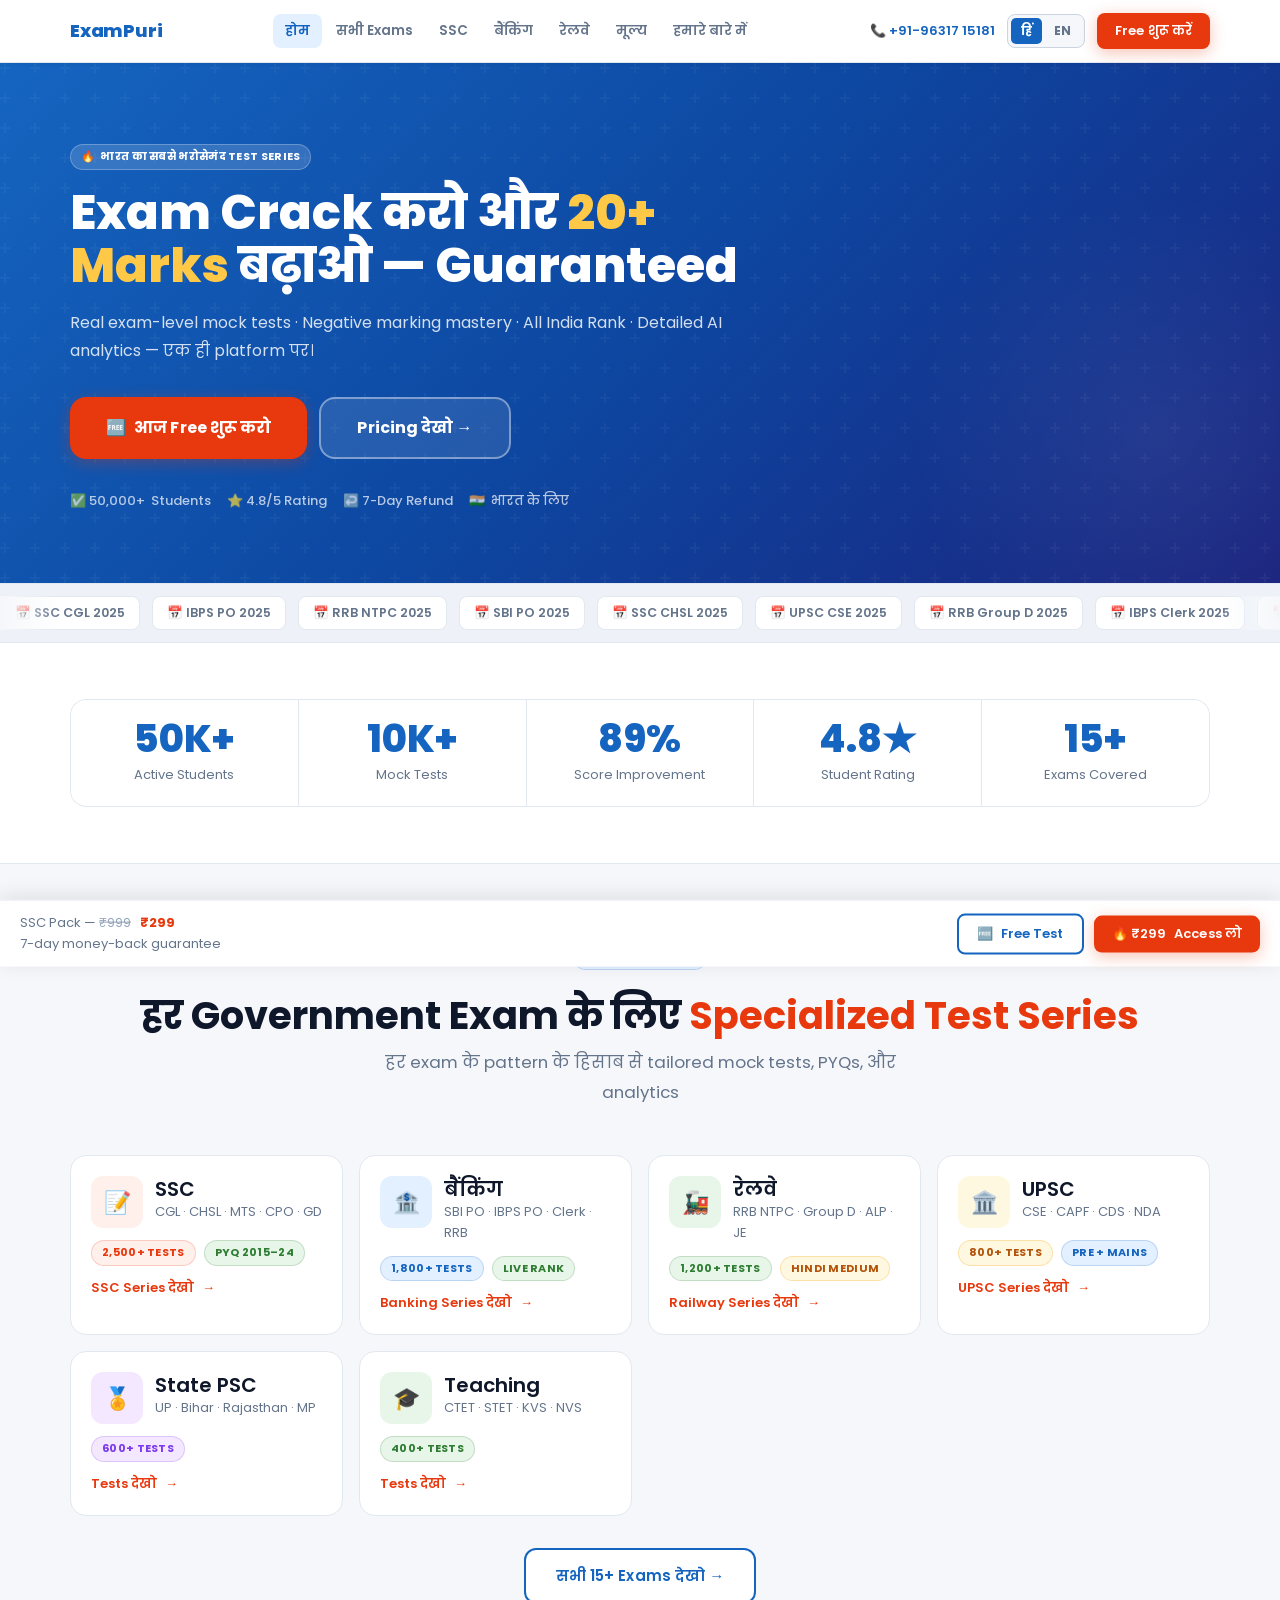
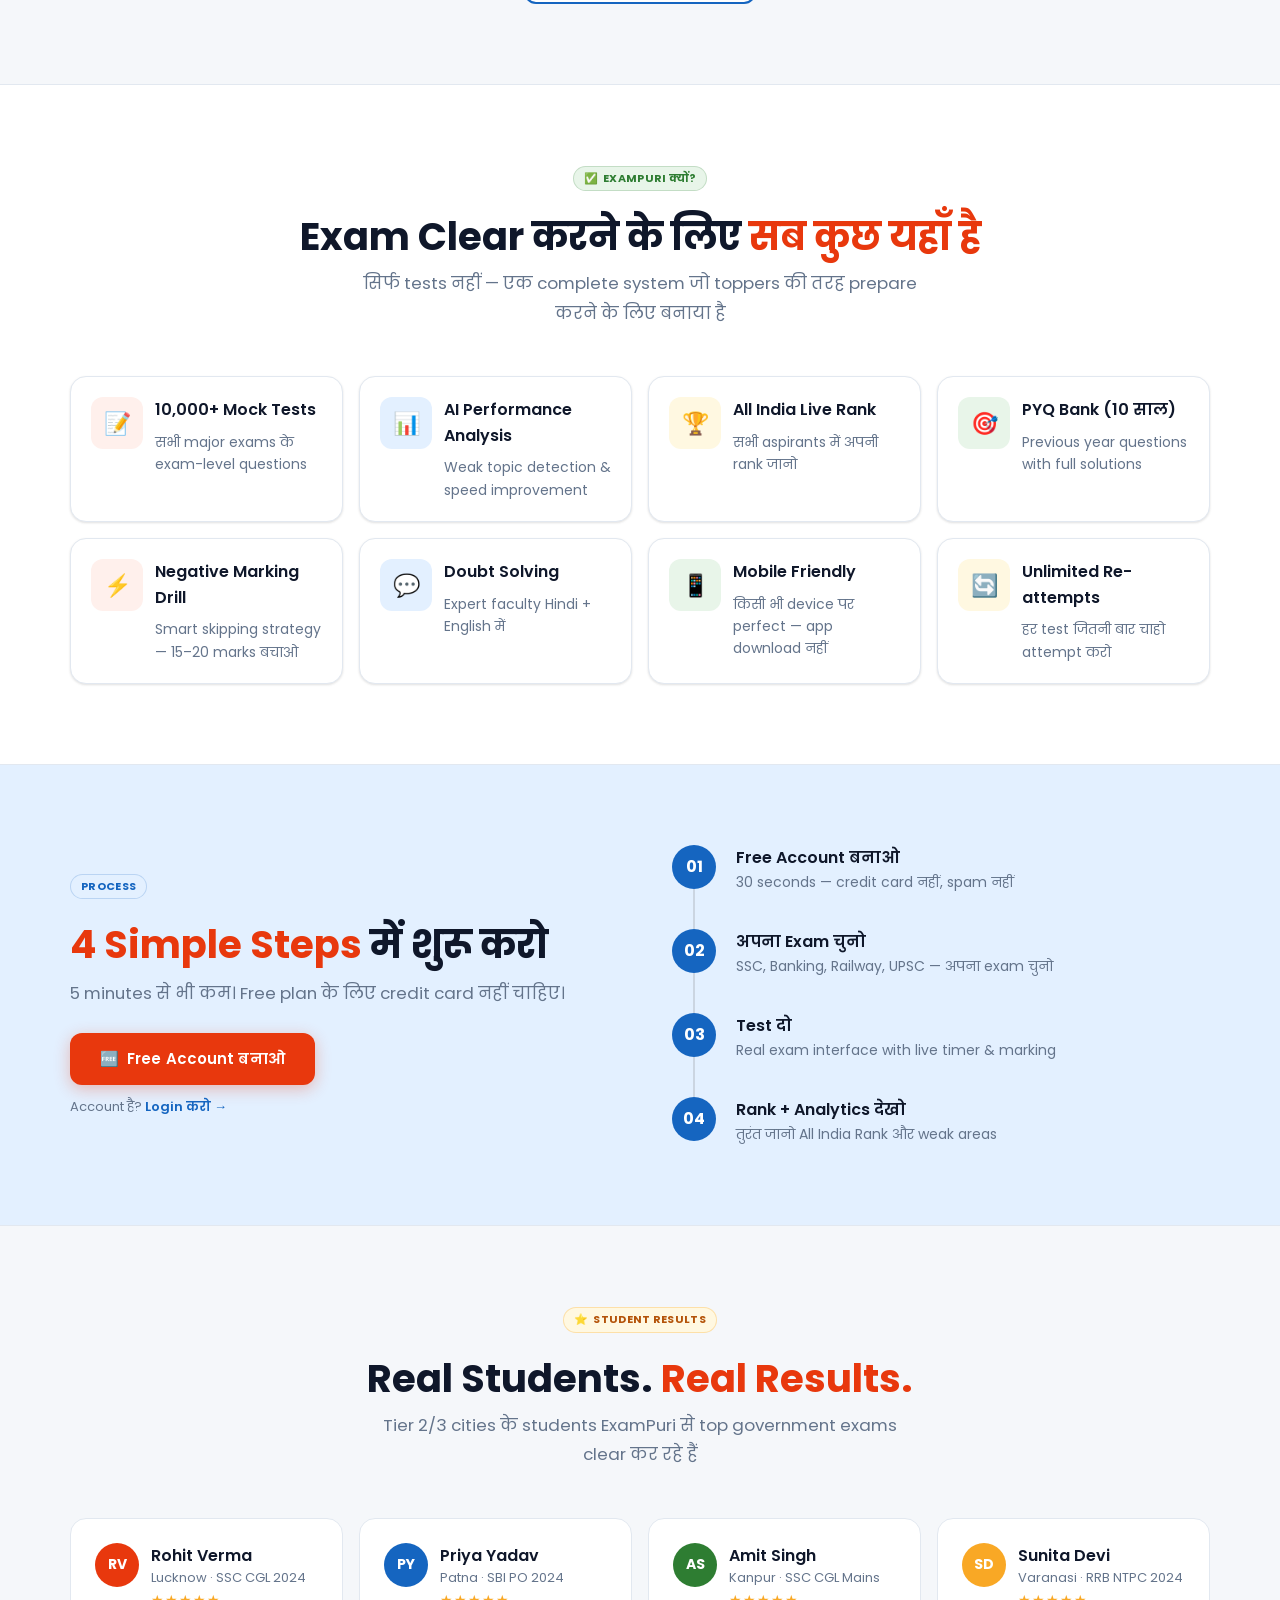
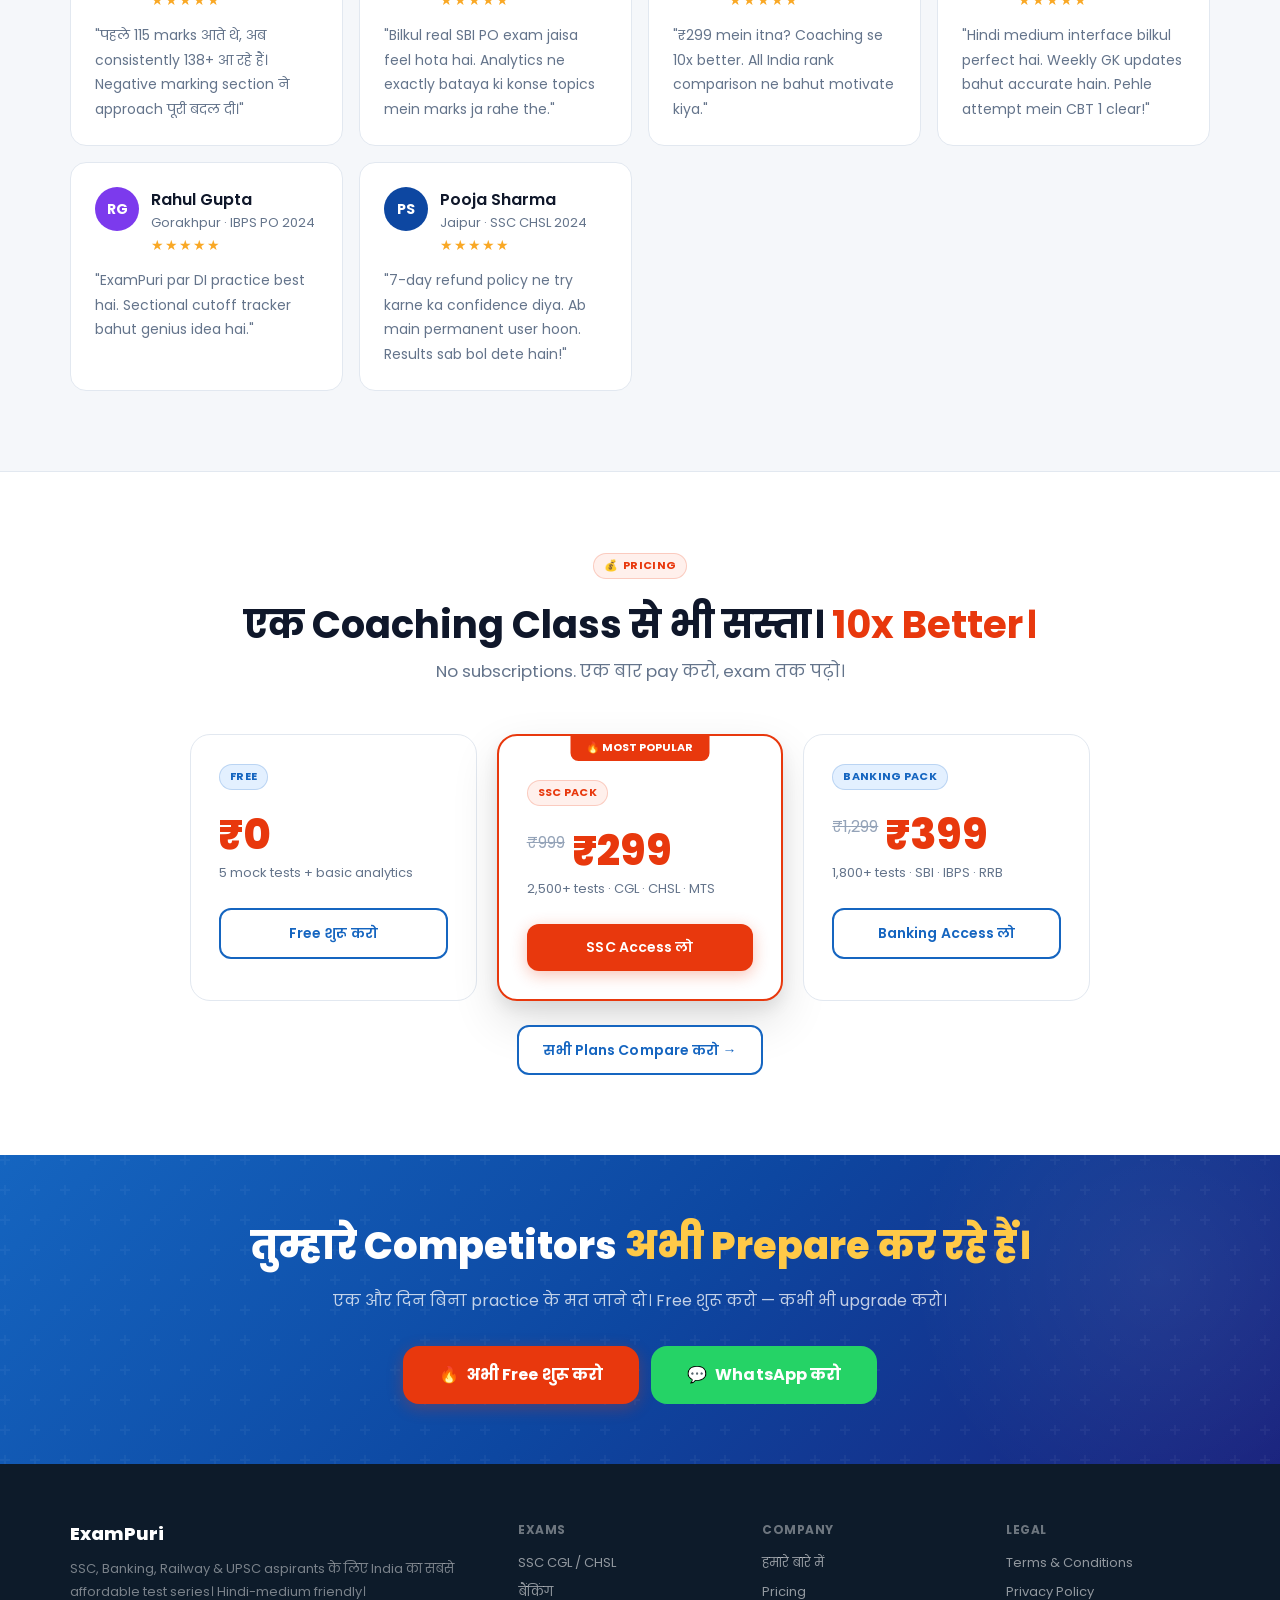
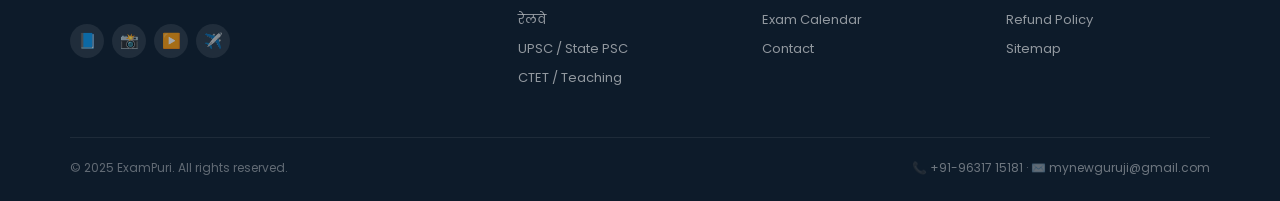
==== pages/index.html @ 5bdbbc07 "inital" ====
<!DOCTYPE html>
<html lang="hi" data-lang="hi">
<head>
  <meta charset="UTF-8"/>
  <meta name="viewport" content="width=device-width,initial-scale=1.0"/>

  <!-- ══ SEO ══ -->
  <title>ExamPuri — India's #1 Free Mock Test Series | SSC, Banking, Railway, UPSC</title>
  <meta name="description" content="Free mock tests for SSC CGL, CHSL, Banking SBI PO, IBPS, Railway RRB NTPC. Get All India Rank, AI analytics, PYQ bank. Join 50,000+ students. Hindi & English."/>
  <meta name="keywords" content="mock test, SSC CGL, SBI PO, IBPS PO, RRB NTPC, free test series, government exam preparation, hindi medium"/>
  <link rel="canonical" href="https://exampuri.in/"/>
  <meta property="og:title" content="ExamPuri — Free Mock Tests for SSC, Banking, Railway"/>
  <meta property="og:description" content="India's most affordable test series. 10,000+ mock tests, AI analytics, All India Rank. Start free today."/>
  <meta property="og:type" content="website"/>
  <meta property="og:url" content="https://exampuri.in/"/>
  <meta name="robots" content="index, follow"/>

  <!-- ══ Analytics (replace IDs) ══ -->
  <!-- <script async src="https://www.googletagmanager.com/gtag/js?id=G-XXXXXXXXXX"></script>
  <script>window.dataLayer=window.dataLayer||[];function gtag(){dataLayer.push(arguments)}gtag('js',new Date());gtag('config','G-XXXXXXXXXX');</script>
  <script>!function(f,b,e,v,n,t,s){if(f.fbq)return;n=f.fbq=function(){n.callMethod?n.callMethod.apply(n,arguments):n.queue.push(arguments)};if(!f._fbq)f._fbq=n;n.push=n;n.loaded=!0;n.version='2.0';n.queue=[];t=b.createElement(e);t.async=!0;t.src=v;s=b.getElementsByTagName(e)[0];s.parentNode.insertBefore(t,s)}(window,document,'script','https://connect.facebook.net/en_US/fbevents.js');fbq('init','XXXXXXXXXXXXXXXX');fbq('track','PageView');</script> -->

  <link rel="stylesheet" href="style.css"/>
  <script src="main.js" defer></script>

  <!-- Schema.org structured data -->
  <script type="application/ld+json">
  {
    "@context": "https://schema.org",
    "@type": "EducationalOrganization",
    "name": "ExamPuri",
    "url": "https://exampuri.in",
    "description": "India's leading online test series platform for government exam preparation",
    "telephone": "+91-9631715181",
    "email": "mynewguruji@gmail.com",
    "sameAs": ["https://prepare.exampuri.in"]
  }
  </script>
</head>
<body>

<!-- ══ NAVBAR ══ -->
<nav id="navbar" role="navigation" aria-label="Main navigation">
  <div class="nav-inner">
    <a href="../index.html" class="nav-logo">
      <img src="https://prepare.exampuri.in/static/media/wl_client_images/66c76db57aaf4247bfd09bf13b0c6aae.jpeg" alt="ExamPuri Logo" width="34" height="34" onerror="this.style.display='none'"/>
      <span class="nav-logo-name">ExamPuri</span>
    </a>

    <div class="nav-links">
      <a href="../index.html"   class="nav-link active"><span class="en">Home</span><span class="hi">होम</span></a>
      <a href="exams.html"   class="nav-link"><span class="en">All Exams</span><span class="hi">सभी Exams</span></a>
      <a href="ssc.html"     class="nav-link">SSC</a>
      <a href="banking.html" class="nav-link"><span class="en">Banking</span><span class="hi">बैंकिंग</span></a>
      <a href="railway.html" class="nav-link"><span class="en">Railway</span><span class="hi">रेलवे</span></a>
      <a href="pricing.html" class="nav-link"><span class="en">Pricing</span><span class="hi">मूल्य</span></a>
      <a href="about.html"   class="nav-link"><span class="en">About</span><span class="hi">हमारे बारे में</span></a>
    </div>

    <div class="flex items-center gap-3" style="margin-left:auto">
      <a href="tel:+919631715181" class="nav-phone hide-mob">📞 +91-96317 15181</a>

      <div class="lang-toggle" role="group" aria-label="Language selector">
        <button class="lang-btn" data-lang="hi" onclick="setLang('hi')" aria-label="हिंदी">हिं</button>
        <button class="lang-btn" data-lang="en" onclick="setLang('en')" aria-label="English">EN</button>
      </div>

      <a href="https://prepare.exampuri.in" target="_blank" rel="noopener"
         class="btn btn-primary btn-sm nav-cta-desk"
         onclick="trackCTA('nav_start_free','prepare.exampuri.in')">
        <span class="en">Start Free</span><span class="hi">Free शुरू करें</span>
      </a>

      <button class="mob-toggle" onclick="toggleMob()" aria-label="Toggle menu" aria-expanded="false">
        <svg width="22" height="22" fill="none" stroke="currentColor" stroke-width="2.2" viewBox="0 0 24 24">
          <line x1="3" y1="6" x2="21" y2="6"/><line x1="3" y1="12" x2="21" y2="12"/><line x1="3" y1="18" x2="21" y2="18"/>
        </svg>
      </button>
    </div>
  </div>

  <!-- Mobile menu -->
  <div id="mob-menu" role="menu">
    <a href="../index.html"   class="mob-nav-item">🏠 <span class="en">Home</span><span class="hi">होम</span></a>
    <a href="exams.html"   class="mob-nav-item">📚 <span class="en">All Exams</span><span class="hi">सभी Exams</span></a>
    <a href="ssc.html"     class="mob-nav-item">📝 SSC CGL / CHSL / MTS</a>
    <a href="banking.html" class="mob-nav-item">🏦 <span class="en">Banking</span><span class="hi">बैंकिंग</span> — SBI / IBPS</a>
    <a href="railway.html" class="mob-nav-item">🚂 <span class="en">Railway</span><span class="hi">रेलवे</span> — RRB NTPC</a>
    <a href="pricing.html" class="mob-nav-item">💰 <span class="en">Pricing</span><span class="hi">मूल्य</span></a>
    <a href="about.html"   class="mob-nav-item">ℹ️ <span class="en">About Us</span><span class="hi">हमारे बारे में</span></a>
    <div class="mob-cta-row">
      <a href="https://prepare.exampuri.in" target="_blank" class="btn btn-primary btn-md w-full"
         onclick="trackCTA('mob_start_free','prepare.exampuri.in')">
        🆓 <span class="en">Start Free Today</span><span class="hi">Free में शुरू करें</span>
      </a>
    </div>
  </div>
</nav>

<!-- ══ HERO ══ -->
<section class="hero-section" aria-label="Hero">
  <div class="container" style="position:relative;z-index:1">
    <div style="max-width:680px">

      <div class="reveal" style="margin-bottom:16px">
        <span class="badge badge-white">
          🔥 <span class="en">India's Most Trusted Test Series</span><span class="hi">भारत का सबसे भरोसेमंद Test Series</span>
        </span>
      </div>

      <h1 class="reveal" style="font-size:clamp(2rem,5vw,3rem);font-weight:800;line-height:1.12;color:#fff;margin-bottom:16px;animation-delay:.05s">
        <span class="en">Crack Your Exam &amp; Score <span style="color:#FFC947">20+ More Marks</span> — Guaranteed</span>
        <span class="hi">Exam Crack करो और <span style="color:#FFC947">20+ Marks</span> बढ़ाओ — Guaranteed</span>
      </h1>

      <p class="reveal lead" style="color:rgba(255,255,255,.82);margin-bottom:32px;font-size:16px;animation-delay:.1s">
        <span class="en">Real exam-level mock tests · Negative marking mastery · All India Rank · Detailed AI analytics — all on one platform.</span>
        <span class="hi">Real exam-level mock tests · Negative marking mastery · All India Rank · Detailed AI analytics — एक ही platform पर।</span>
      </p>

      <div class="reveal flex flex-wrap gap-3" style="margin-bottom:32px;animation-delay:.15s">
        <a href="https://prepare.exampuri.in" target="_blank" rel="noopener"
           class="btn btn-primary btn-xl btn-pulse"
           onclick="trackCTA('hero_free_test','prepare.exampuri.in')">
          🆓 <span class="en">Start Free Today</span><span class="hi">आज Free शुरू करो</span>
        </a>
        <a href="pricing.html"
           class="btn btn-secondary btn-xl"
           style="border-color:rgba(255,255,255,.4);background:rgba(255,255,255,.1);color:#fff">
          <span class="en">View Pricing →</span><span class="hi">Pricing देखो →</span>
        </a>
      </div>

      <!-- Trust row -->
      <div class="reveal flex flex-wrap gap-4" style="animation-delay:.2s">
        <span class="trust-pill" style="color:rgba(255,255,255,.7)">✅ 50,000+ <span class="en">Students</span><span class="hi">Students</span></span>
        <span class="trust-pill" style="color:rgba(255,255,255,.7)">⭐ 4.8/5 Rating</span>
        <span class="trust-pill" style="color:rgba(255,255,255,.7)">↩️ 7-Day Refund</span>
        <span class="trust-pill" style="color:rgba(255,255,255,.7)">🇮🇳 <span class="en">Made for India</span><span class="hi">भारत के लिए</span></span>
      </div>
    </div>
  </div>
</section>

<!-- ══ MARQUEE ══ -->
<div style="background:var(--bg2);border-top:1px solid var(--border);border-bottom:1px solid var(--border);padding:12px 0">
  <div class="marquee-outer">
    <div class="marquee-track" id="marquee-track"></div>
  </div>
</div>

<!-- ══ STATS ══ -->
<section class="section-white section-sm" aria-label="Statistics">
  <div class="container">
    <div style="display:grid;grid-template-columns:repeat(auto-fit,minmax(140px,1fr));gap:1px;background:var(--border);border:1px solid var(--border);border-radius:var(--r-lg);overflow:hidden">
      <div class="stat-box reveal bg-white"><div class="stat-num">50K+</div><div class="stat-label"><span class="en">Active Students</span><span class="hi">Active Students</span></div></div>
      <div class="stat-box reveal bg-white" style="animation-delay:.07s"><div class="stat-num">10K+</div><div class="stat-label"><span class="en">Mock Tests</span><span class="hi">Mock Tests</span></div></div>
      <div class="stat-box reveal bg-white" style="animation-delay:.14s"><div class="stat-num">89%</div><div class="stat-label"><span class="en">Score Improvement</span><span class="hi">Score Improvement</span></div></div>
      <div class="stat-box reveal bg-white" style="animation-delay:.21s"><div class="stat-num">4.8★</div><div class="stat-label"><span class="en">Student Rating</span><span class="hi">Student Rating</span></div></div>
      <div class="stat-box reveal bg-white" style="animation-delay:.28s"><div class="stat-num">15+</div><div class="stat-label"><span class="en">Exams Covered</span><span class="hi">Exams Covered</span></div></div>
    </div>
  </div>
</section>

<div class="divider"></div>

<!-- ══ EXAM CARDS ══ -->
<section class="section section-grey" aria-label="Choose your exam">
  <div class="container">
    <div class="section-header">
      <span class="badge badge-blue reveal">📚 <span class="en">Choose Your Exam</span><span class="hi">अपना Exam चुनो</span></span>
      <h2 class="h1 reveal mt-3">
        <span class="en">Specialized Test Series for <span class="text-accent">Every Government Exam</span></span>
        <span class="hi">हर Government Exam के लिए <span class="text-accent">Specialized Test Series</span></span>
      </h2>
      <p class="lead reveal mt-3">
        <span class="en">Exam-specific mock tests, PYQs, and analytics tailored for each exam pattern</span>
        <span class="hi">हर exam के pattern के हिसाब से tailored mock tests, PYQs, और analytics</span>
      </p>
    </div>

    <div class="grid-auto">

      <a href="ssc.html" class="exam-card reveal">
        <div class="flex items-start gap-3 mb-3">
          <div class="feat-icon feat-icon-accent">📝</div>
          <div>
            <div class="h3">SSC</div>
            <div class="text-muted fs-13">CGL · CHSL · MTS · CPO · GD</div>
          </div>
        </div>
        <div class="flex flex-wrap gap-2 mb-3">
          <span class="badge badge-accent">2,500+ Tests</span>
          <span class="badge badge-green">PYQ 2015–24</span>
        </div>
        <div class="flex items-center gap-2 text-accent fw-6 fs-13">
          <span class="en">Explore SSC Series</span><span class="hi">SSC Series देखो</span>
          <span>→</span>
        </div>
      </a>

      <a href="banking.html" class="exam-card reveal" style="animation-delay:.06s">
        <div class="flex items-start gap-3 mb-3">
          <div class="feat-icon feat-icon-blue">🏦</div>
          <div>
            <div class="h3"><span class="en">Banking</span><span class="hi">बैंकिंग</span></div>
            <div class="text-muted fs-13">SBI PO · IBPS PO · Clerk · RRB</div>
          </div>
        </div>
        <div class="flex flex-wrap gap-2 mb-3">
          <span class="badge badge-blue">1,800+ Tests</span>
          <span class="badge badge-green">Live Rank</span>
        </div>
        <div class="flex items-center gap-2 text-accent fw-6 fs-13">
          <span class="en">Explore Banking</span><span class="hi">Banking Series देखो</span>
          <span>→</span>
        </div>
      </a>

      <a href="railway.html" class="exam-card reveal" style="animation-delay:.12s">
        <div class="flex items-start gap-3 mb-3">
          <div class="feat-icon feat-icon-green">🚂</div>
          <div>
            <div class="h3"><span class="en">Railway</span><span class="hi">रेलवे</span></div>
            <div class="text-muted fs-13">RRB NTPC · Group D · ALP · JE</div>
          </div>
        </div>
        <div class="flex flex-wrap gap-2 mb-3">
          <span class="badge badge-green">1,200+ Tests</span>
          <span class="badge badge-gold">Hindi Medium</span>
        </div>
        <div class="flex items-center gap-2 text-accent fw-6 fs-13">
          <span class="en">Explore Railway</span><span class="hi">Railway Series देखो</span>
          <span>→</span>
        </div>
      </a>

      <a href="exams.html" class="exam-card reveal" style="animation-delay:.18s">
        <div class="flex items-start gap-3 mb-3">
          <div class="feat-icon feat-icon-gold">🏛️</div>
          <div>
            <div class="h3">UPSC</div>
            <div class="text-muted fs-13">CSE · CAPF · CDS · NDA</div>
          </div>
        </div>
        <div class="flex flex-wrap gap-2 mb-3">
          <span class="badge badge-gold">800+ Tests</span>
          <span class="badge badge-blue">Pre + Mains</span>
        </div>
        <div class="flex items-center gap-2 text-accent fw-6 fs-13">
          <span class="en">Explore UPSC</span><span class="hi">UPSC Series देखो</span>
          <span>→</span>
        </div>
      </a>

      <a href="exams.html" class="exam-card reveal" style="animation-delay:.24s">
        <div class="flex items-start gap-3 mb-3">
          <div class="feat-icon" style="background:#F3E8FF">🏅</div>
          <div>
            <div class="h3">State PSC</div>
            <div class="text-muted fs-13">UP · Bihar · Rajasthan · MP</div>
          </div>
        </div>
        <div class="flex flex-wrap gap-2 mb-3">
          <span class="badge" style="background:#F3E8FF;color:#7C3AED;border:1px solid rgba(124,58,237,.2)">600+ Tests</span>
        </div>
        <div class="flex items-center gap-2 text-accent fw-6 fs-13">
          <span class="en">View Tests</span><span class="hi">Tests देखो</span>
          <span>→</span>
        </div>
      </a>

      <a href="exams.html" class="exam-card reveal" style="animation-delay:.3s">
        <div class="flex items-start gap-3 mb-3">
          <div class="feat-icon feat-icon-green">🎓</div>
          <div>
            <div class="h3"><span class="en">Teaching</span><span class="hi">Teaching</span></div>
            <div class="text-muted fs-13">CTET · STET · KVS · NVS</div>
          </div>
        </div>
        <div class="flex flex-wrap gap-2 mb-3">
          <span class="badge badge-green">400+ Tests</span>
        </div>
        <div class="flex items-center gap-2 text-accent fw-6 fs-13">
          <span class="en">View Tests</span><span class="hi">Tests देखो</span>
          <span>→</span>
        </div>
      </a>

    </div>

    <div class="text-center mt-8 reveal">
      <a href="exams.html" class="btn btn-secondary btn-lg">
        <span class="en">View All 15+ Exams →</span><span class="hi">सभी 15+ Exams देखो →</span>
      </a>
    </div>
  </div>
</section>

<div class="divider"></div>

<!-- ══ FEATURES ══ -->
<section class="section section-white" aria-label="Why ExamPuri">
  <div class="container">
    <div class="section-header">
      <span class="badge badge-green reveal">✅ <span class="en">Why ExamPuri?</span><span class="hi">ExamPuri क्यों?</span></span>
      <h2 class="h1 reveal mt-3">
        <span class="en">Everything You Need to <span class="text-accent">Clear the Exam</span></span>
        <span class="hi">Exam Clear करने के लिए <span class="text-accent">सब कुछ यहाँ है</span></span>
      </h2>
      <p class="lead reveal mt-3">
        <span class="en">Not just tests — a complete system designed around how toppers actually prepare</span>
        <span class="hi">सिर्फ tests नहीं — एक complete system जो toppers की तरह prepare करने के लिए बनाया है</span>
      </p>
    </div>

    <div class="grid-auto" id="features-grid">
      <!-- Rendered by JS -->
    </div>
  </div>
</section>

<div class="divider"></div>

<!-- ══ HOW IT WORKS ══ -->
<section class="section section-blue" aria-label="How it works">
  <div class="container">
    <div style="display:grid;grid-template-columns:1fr 1fr;gap:64px;align-items:center">
      <div class="reveal-l">
        <span class="badge badge-blue mb-3"><span class="en">Process</span><span class="hi">Process</span></span>
        <h2 class="h1 mt-3 mb-3">
          <span class="en">Start in <span class="text-accent">4 Simple Steps</span></span>
          <span class="hi"><span class="text-accent">4 Simple Steps</span> में शुरू करो</span>
        </h2>
        <p class="lead mb-6">
          <span class="en">Takes less than 5 minutes. No credit card needed for free plan.</span>
          <span class="hi">5 minutes से भी कम। Free plan के लिए credit card नहीं चाहिए।</span>
        </p>
        <div class="flex flex-col gap-3">
          <a href="https://prepare.exampuri.in" target="_blank" rel="noopener"
             class="btn btn-primary btn-lg" style="align-self:flex-start"
             onclick="trackCTA('hiw_create_account','prepare.exampuri.in')">
            🆓 <span class="en">Create Free Account</span><span class="hi">Free Account बनाओ</span>
          </a>
          <p class="fs-13 text-muted"><span class="en">Already have an account?</span><span class="hi">Account है?</span>
            <a href="https://prepare.exampuri.in" target="_blank" class="text-blue fw-6"> <span class="en">Login here →</span><span class="hi">Login करो →</span></a>
          </p>
        </div>
      </div>
      <div class="reveal-r" id="steps-list"></div>
    </div>
  </div>
</section>

<div class="divider"></div>

<!-- ══ TESTIMONIALS ══ -->
<section class="section section-grey" aria-label="Student testimonials">
  <div class="container">
    <div class="section-header">
      <span class="badge badge-gold reveal">⭐ <span class="en">Student Results</span><span class="hi">Student Results</span></span>
      <h2 class="h1 reveal mt-3">
        <span class="en">Real Students. <span class="text-accent">Real Results.</span></span>
        <span class="hi">Real Students. <span class="text-accent">Real Results.</span></span>
      </h2>
      <p class="lead reveal mt-3">
        <span class="en">Students from Tier 2/3 cities clearing top government exams with ExamPuri</span>
        <span class="hi">Tier 2/3 cities के students ExamPuri से top government exams clear कर रहे हैं</span>
      </p>
    </div>
    <div class="grid-auto" id="testimonials-grid"></div>
  </div>
</section>

<div class="divider"></div>

<!-- ══ PRICING PREVIEW ══ -->
<section class="section section-white" aria-label="Pricing preview">
  <div class="container">
    <div class="section-header">
      <span class="badge badge-accent reveal">💰 <span class="en">Pricing</span><span class="hi">Pricing</span></span>
      <h2 class="h1 reveal mt-3">
        <span class="en">Less Than One Coaching Class. <span class="text-accent">10x Better.</span></span>
        <span class="hi">एक Coaching Class से भी सस्ता। <span class="text-accent">10x Better।</span></span>
      </h2>
      <p class="lead reveal mt-3">
        <span class="en">No subscriptions. Pay once, study till your exam.</span>
        <span class="hi">No subscriptions. एक बार pay करो, exam तक पढ़ो।</span>
      </p>
    </div>

    <div style="display:grid;grid-template-columns:repeat(auto-fit,minmax(250px,1fr));gap:20px;max-width:900px;margin:0 auto" id="pricing-preview"></div>

    <div class="text-center mt-6 reveal">
      <a href="pricing.html" class="btn btn-secondary btn-md">
        <span class="en">Compare All Plans →</span><span class="hi">सभी Plans Compare करो →</span>
      </a>
    </div>
  </div>
</section>

<!-- ══ FINAL CTA BANNER ══ -->
<section class="hero-section" style="padding:60px 20px;text-align:center">
  <div class="container reveal" style="position:relative;z-index:1">
    <h2 style="font-size:clamp(1.6rem,4vw,2.4rem);font-weight:800;color:#fff;margin-bottom:12px">
      <span class="en">Your Competitors Are <span style="color:#FFC947">Already Preparing.</span></span>
      <span class="hi">तुम्हारे Competitors <span style="color:#FFC947">अभी Prepare कर रहे हैं।</span></span>
    </h2>
    <p style="color:rgba(255,255,255,.75);font-size:16px;margin-bottom:32px">
      <span class="en">Don't let another day pass without practice. Start free — upgrade anytime.</span>
      <span class="hi">एक और दिन बिना practice के मत जाने दो। Free शुरू करो — कभी भी upgrade करो।</span>
    </p>
    <div class="flex justify-center flex-wrap gap-3">
      <a href="https://prepare.exampuri.in" target="_blank" rel="noopener"
         class="btn btn-primary btn-xl btn-pulse"
         onclick="trackCTA('footer_cta_free','prepare.exampuri.in')">
        🔥 <span class="en">Start Free — Right Now</span><span class="hi">अभी Free शुरू करो</span>
      </a>
      <a href="https://wa.me/919631715181" target="_blank" rel="noopener"
         class="btn btn-wa btn-xl">
        💬 <span class="en">WhatsApp Us</span><span class="hi">WhatsApp करो</span>
      </a>
    </div>
  </div>
</section>

<!-- ══ FOOTER ══ -->
<footer>
  <div class="footer-inner">
    <div style="display:grid;grid-template-columns:2fr 1fr 1fr 1fr;gap:40px;margin-bottom:0" class="grid-4">
      <div>
        <div class="footer-brand">ExamPuri</div>
        <p style="color:rgba(255,255,255,.45);font-size:13px;line-height:1.75;margin-bottom:20px">
          <span class="en">India's most affordable test series for SSC, Banking, Railway &amp; UPSC aspirants. Hindi-medium friendly.</span>
          <span class="hi">SSC, Banking, Railway &amp; UPSC aspirants के लिए India का सबसे affordable test series। Hindi-medium friendly।</span>
        </p>
        <div class="flex gap-2">
          <a href="#" class="social-icon" aria-label="Facebook">📘</a>
          <a href="#" class="social-icon" aria-label="Instagram">📸</a>
          <a href="#" class="social-icon" aria-label="YouTube">▶️</a>
          <a href="#" class="social-icon" aria-label="Telegram">✈️</a>
        </div>
      </div>
      <div>
        <div class="footer-heading"><span class="en">Exams</span><span class="hi">Exams</span></div>
        <a href="ssc.html"     class="footer-link">SSC CGL / CHSL</a>
        <a href="banking.html" class="footer-link"><span class="en">Banking</span><span class="hi">बैंकिंग</span></a>
        <a href="railway.html" class="footer-link"><span class="en">Railway</span><span class="hi">रेलवे</span></a>
        <a href="exams.html"   class="footer-link">UPSC / State PSC</a>
        <a href="exams.html"   class="footer-link">CTET / Teaching</a>
      </div>
      <div>
        <div class="footer-heading"><span class="en">Company</span><span class="hi">Company</span></div>
        <a href="about.html"                                  class="footer-link"><span class="en">About Us</span><span class="hi">हमारे बारे में</span></a>
        <a href="pricing.html"                                class="footer-link"><span class="en">Pricing</span><span class="hi">Pricing</span></a>
        <a href="https://prepare.exampuri.in/exam_calendar"   target="_blank" class="footer-link"><span class="en">Exam Calendar</span><span class="hi">Exam Calendar</span></a>
        <a href="about.html#contact"                          class="footer-link"><span class="en">Contact</span><span class="hi">Contact</span></a>
      </div>
      <div>
        <div class="footer-heading"><span class="en">Legal</span><span class="hi">Legal</span></div>
        <a href="https://prepare.exampuri.in" target="_blank" class="footer-link"><span class="en">Terms &amp; Conditions</span><span class="hi">Terms &amp; Conditions</span></a>
        <a href="https://prepare.exampuri.in" target="_blank" class="footer-link"><span class="en">Privacy Policy</span><span class="hi">Privacy Policy</span></a>
        <a href="https://prepare.exampuri.in" target="_blank" class="footer-link"><span class="en">Refund Policy</span><span class="hi">Refund Policy</span></a>
        <a href="https://prepare.exampuri.in" target="_blank" class="footer-link">Sitemap</a>
      </div>
    </div>
    <div class="footer-bottom flex justify-between flex-wrap gap-3">
      <span>© 2025 ExamPuri. <span class="en">All rights reserved.</span><span class="hi">All rights reserved.</span></span>
      <span>📞 <a href="tel:+919631715181" style="color:rgba(255,255,255,.4)">+91-96317 15181</a> · ✉️ <a href="mailto:mynewguruji@gmail.com" style="color:rgba(255,255,255,.4)">mynewguruji@gmail.com</a></span>
    </div>
  </div>
</footer>

<!-- ══ STICKY CTA ══ -->
<div id="sticky-cta" role="complementary" aria-label="Quick actions">
  <div style="flex:1;min-width:0">
    <div class="fs-13 text-muted">
      <span class="en">SSC Pack — </span><span class="hi">SSC Pack — </span>
      <span class="price-old" style="font-size:12px">₹999</span>
      <strong style="color:var(--accent);margin-left:6px">₹299</strong>
    </div>
    <div class="fs-13 text-muted"><span class="en">7-day money-back guarantee</span><span class="hi">7-day money-back guarantee</span></div>
  </div>
  <a href="https://prepare.exampuri.in" target="_blank" rel="noopener"
     class="btn btn-secondary btn-sm"
     onclick="trackCTA('sticky_free','prepare.exampuri.in')">
    🆓 <span class="en">Free Test</span><span class="hi">Free Test</span>
  </a>
  <a href="https://prepare.exampuri.in" target="_blank" rel="noopener"
     class="btn btn-primary btn-sm btn-pulse"
     onclick="trackCTA('sticky_buy','prepare.exampuri.in')">
    🔥 ₹299 <span class="en">Get Access</span><span class="hi">Access लो</span>
  </a>
</div>

<!-- ══ PAGE SCRIPTS ══ -->
<script>
const FEATURES_DATA = [
  {icon:'📝',label:{en:'10,000+ Mock Tests',hi:'10,000+ Mock Tests'},sub:{en:'Exam-level questions across all major exams',hi:'सभी major exams के exam-level questions'},bg:'feat-icon-accent'},
  {icon:'📊',label:{en:'AI Performance Analysis',hi:'AI Performance Analysis'},sub:{en:'Weak topic detection & speed improvement',hi:'Weak topic detection & speed improvement'},bg:'feat-icon-blue'},
  {icon:'🏆',label:{en:'All India Live Rank',hi:'All India Live Rank'},sub:{en:'Know your rank among all aspirants nationwide',hi:'सभी aspirants में अपनी rank जानो'},bg:'feat-icon-gold'},
  {icon:'🎯',label:{en:'PYQ Bank (10 Years)',hi:'PYQ Bank (10 साल)'},sub:{en:'Previous year questions with full solutions',hi:'Previous year questions with full solutions'},bg:'feat-icon-green'},
  {icon:'⚡',label:{en:'Negative Marking Drill',hi:'Negative Marking Drill'},sub:{en:'Smart skipping strategy — save 15–20 marks',hi:'Smart skipping strategy — 15–20 marks बचाओ'},bg:'feat-icon-accent'},
  {icon:'💬',label:{en:'Doubt Solving',hi:'Doubt Solving'},sub:{en:'Expert faculty in Hindi + English',hi:'Expert faculty Hindi + English में'},bg:'feat-icon-blue'},
  {icon:'📱',label:{en:'Mobile Friendly',hi:'Mobile Friendly'},sub:{en:'Perfect on any device — no app download needed',hi:'किसी भी device पर perfect — app download नहीं'},bg:'feat-icon-green'},
  {icon:'🔄',label:{en:'Unlimited Re-attempts',hi:'Unlimited Re-attempts'},sub:{en:'Attempt each test as many times as needed',hi:'हर test जितनी बार चाहो attempt करो'},bg:'feat-icon-gold'},
];

const STEPS_DATA = [
  {n:'01',t:{en:'Create Free Account',hi:'Free Account बनाओ'},d:{en:'30 seconds — no credit card, no spam',hi:'30 seconds — credit card नहीं, spam नहीं'}},
  {n:'02',t:{en:'Choose Your Exam',hi:'अपना Exam चुनो'},d:{en:'SSC, Banking, Railway, UPSC — pick yours',hi:'SSC, Banking, Railway, UPSC — अपना exam चुनो'}},
  {n:'03',t:{en:'Take the Test',hi:'Test दो'},d:{en:'Real exam interface with live timer & marking',hi:'Real exam interface with live timer & marking'}},
  {n:'04',t:{en:'See Rank + Analytics',hi:'Rank + Analytics देखो'},d:{en:'Instantly know your All India Rank and weak areas',hi:'तुरंत जानो All India Rank और weak areas'}},
];

const TESTIMONIALS_DATA = [
  {name:'Rohit Verma',city:'Lucknow',exam:'SSC CGL 2024',t:{en:'Used to score 115, now consistently 138+. The negative marking section completely changed my approach.',hi:'पहले 115 marks आते थे, अब consistently 138+ आ रहे हैं। Negative marking section ने approach पूरी बदल दी।'},stars:5,c:'#E8380D'},
  {name:'Priya Yadav',city:'Patna',exam:'SBI PO 2024',t:{en:'Feels exactly like the real SBI PO exam. Analytics pinpointed exactly which topics I was losing marks on.',hi:'Bilkul real SBI PO exam jaisa feel hota hai. Analytics ne exactly bataya ki konse topics mein marks ja rahe the.'},stars:5,c:'#1565C0'},
  {name:'Amit Singh',city:'Kanpur',exam:'SSC CGL Mains',t:{en:'₹299 for all this? 10x better than coaching. The All India rank comparison really motivated me.',hi:'₹299 mein itna? Coaching se 10x better. All India rank comparison ne bahut motivate kiya.'},stars:5,c:'#2E7D32'},
  {name:'Sunita Devi',city:'Varanasi',exam:'RRB NTPC 2024',t:{en:'Hindi medium interface is perfect. Weekly GK updates are super accurate. Cleared CBT 1 in first attempt!',hi:'Hindi medium interface bilkul perfect hai. Weekly GK updates bahut accurate hain. Pehle attempt mein CBT 1 clear!'},stars:5,c:'#F9A825'},
  {name:'Rahul Gupta',city:'Gorakhpur',exam:'IBPS PO 2024',t:{en:'DI practice on ExamPuri is the best I found. Sectional cutoff tracker is a genius idea.',hi:'ExamPuri par DI practice best hai. Sectional cutoff tracker bahut genius idea hai.'},stars:5,c:'#7C3AED'},
  {name:'Pooja Sharma',city:'Jaipur',exam:'SSC CHSL 2024',t:{en:'The 7-day refund policy gave me confidence to try. Now I am a permanent user. Results prove everything!',hi:'7-day refund policy ne try karne ka confidence diya. Ab main permanent user hoon. Results sab bol dete hain!'},stars:5,c:'#0D47A1'},
];

const PRICING_PREVIEW = [
  {label:{en:'Free',hi:'Free'},badge:'badge-blue',price:'₹0',old:null,sub:{en:'5 mock tests + basic analytics',hi:'5 mock tests + basic analytics'},cta:{en:'Start Free',hi:'Free शुरू करो'},link:'https://prepare.exampuri.in',primary:false},
  {label:{en:'SSC Pack',hi:'SSC Pack'},badge:'badge-accent',price:'₹299',old:'₹999',sub:{en:'2,500+ tests · CGL · CHSL · MTS',hi:'2,500+ tests · CGL · CHSL · MTS'},cta:{en:'Get SSC Access',hi:'SSC Access लो'},link:'https://prepare.exampuri.in',primary:true},
  {label:{en:'Banking Pack',hi:'Banking Pack'},badge:'badge-blue',price:'₹399',old:'₹1,299',sub:{en:'1,800+ tests · SBI · IBPS · RRB',hi:'1,800+ tests · SBI · IBPS · RRB'},cta:{en:'Get Banking Access',hi:'Banking Access लो'},link:'https://prepare.exampuri.in',primary:false},
];

function getLang(){ return document.documentElement.getAttribute('data-lang')||'hi'; }
function t(obj){ return typeof obj==='string'?obj:(obj[getLang()]||obj['en']||''); }

function render(){
  // Marquee
  const mt = document.getElementById('marquee-track');
  if(mt){
    const items=['SSC CGL 2025','IBPS PO 2025','RRB NTPC 2025','SBI PO 2025','SSC CHSL 2025','UPSC CSE 2025','RRB Group D 2025','IBPS Clerk 2025','SSC MTS 2025','SBI Clerk 2025','CTET 2025','SSC CPO 2025'];
    const all=[...items,...items];
    mt.innerHTML=all.map(i=>`<div class="marquee-chip">📅 ${i}</div>`).join('');
  }

  // Features
  const fg=document.getElementById('features-grid');
  if(fg){
    fg.innerHTML='';
    FEATURES_DATA.forEach((f,i)=>{
      const d=document.createElement('div');
      d.className='card p-5 reveal';
      d.style.animationDelay=`${i*.05}s`;
      d.innerHTML=`<div class="flex items-start gap-3"><div class="feat-icon ${f.bg}">${f.icon}</div><div><div class="h4 mb-2">${t(f.label)}</div><div class="fs-14 text-muted">${t(f.sub)}</div></div></div>`;
      fg.appendChild(d);
    });
  }

  // Steps
  const sl=document.getElementById('steps-list');
  if(sl){
    sl.innerHTML='';
    STEPS_DATA.forEach((s,i)=>{
      const d=document.createElement('div');
      d.className='step-wrap reveal';
      d.style.animationDelay=`${i*.08}s`;
      d.innerHTML=`<div class="step-num">${s.n}</div><div class="h4 mb-1">${t(s.t)}</div><div class="fs-14 text-muted">${t(s.d)}</div>`;
      sl.appendChild(d);
    });
  }

  // Testimonials
  const tg=document.getElementById('testimonials-grid');
  if(tg){
    tg.innerHTML='';
    TESTIMONIALS_DATA.forEach((tm,i)=>{
      const d=document.createElement('div');
      d.className='testi-card reveal';
      d.style.animationDelay=`${i*.06}s`;
      d.innerHTML=`
        <div class="flex items-start gap-3 mb-3">
          <div class="avatar" style="background:${tm.c}">${tm.name.split(' ').map(n=>n[0]).join('')}</div>
          <div>
            <div class="h4">${tm.name}</div>
            <div class="fs-13 text-muted">${tm.city} · ${tm.exam}</div>
            <div class="stars mt-1">${'★'.repeat(tm.stars)}${'☆'.repeat(5-tm.stars)}</div>
          </div>
        </div>
        <p class="fs-14 text-muted" style="line-height:1.75">"${t(tm.t)}"</p>`;
      tg.appendChild(d);
    });
  }

  // Pricing preview
  const pp=document.getElementById('pricing-preview');
  if(pp){
    pp.innerHTML='';
    PRICING_PREVIEW.forEach((p,i)=>{
      const d=document.createElement('div');
      d.className=`price-card reveal${p.primary?' popular':''}`;
      d.style.animationDelay=`${i*.08}s`;
      d.innerHTML=`
        ${p.primary?'<div class="popular-tag">🔥 MOST POPULAR</div>':''}
        <span class="badge ${p.badge} mb-3" style="margin-top:${p.primary?'16px':'0'}">${t(p.label)}</span>
        <div class="flex items-baseline gap-2 mb-2" style="margin-top:12px">
          ${p.old?`<span class="price-old">${p.old}</span>`:''}
          <span class="price-amount">${p.price}</span>
        </div>
        <div class="fs-13 text-muted mb-6">${t(p.sub)}</div>
        <a href="${p.link}" target="_blank" rel="noopener"
           class="btn ${p.primary?'btn-primary btn-pulse':'btn-secondary'} btn-md w-full"
           onclick="trackCTA('pricing_${i}','${p.link}')">${t(p.cta)}</a>`;
      pp.appendChild(d);
    });
  }

  if(typeof initReveal==='function') initReveal();
}

document.addEventListener('DOMContentLoaded', render);
</script>

</body>
</html>
---- pages/style.css ----
/* ═══════════════════════════════════════════════════════
   ExamPuri Design System — Light Theme
   Matches: prepare.exampuri.in
   Primary: #1565C0 (deep blue) / #FF6B35 (accent orange-red)
   Background: #F5F7FA (page) / #FFFFFF (cards)
   Typography: Poppins (Latin) + Hind (Devanagari)
═══════════════════════════════════════════════════════ */

/* ── Fonts ── */
@import url('https://fonts.googleapis.com/css2?family=Poppins:wght@400;500;600;700;800;900&family=Hind:wght@400;500;600;700&display=swap');

/* ── CSS Variables ── */
:root {
  /* Brand palette — extracted from prepare.exampuri.in */
  --primary:       #1565C0;   /* Deep blue — nav, headings, links */
  --primary-dark:  #0D47A1;   /* Darker blue — hover */
  --primary-light: #E3F0FF;   /* Very light blue — backgrounds */
  --accent:        #E8380D;   /* Orange-red — CTAs, highlights */
  --accent-light:  #FFF0EC;   /* Light orange — hover states */
  --accent-hover:  #C7300A;   /* Dark orange — CTA hover */
  --green:         #2E7D32;   /* Success green */
  --green-light:   #E8F5E9;   /* Success bg */
  --gold:          #F9A825;   /* Gold — badges, stars */
  --gold-light:    #FFF8E1;   /* Gold bg */

  /* Neutrals */
  --white:         #FFFFFF;
  --bg:            #F5F7FA;   /* Page background — light grey-blue */
  --bg2:           #EEF2F8;   /* Slightly darker section bg */
  --surface:       #FFFFFF;   /* Card surface */
  --border:        #E2E8F0;   /* Card borders */
  --border2:       #CBD5E1;   /* Stronger divider */

  /* Text */
  --text-heading:  #0F172A;   /* Near-black headings */
  --text-body:     #334155;   /* Body text */
  --text-muted:    #64748B;   /* Muted / secondary */
  --text-faint:    #94A3B8;   /* Placeholder / disabled */

  /* Shadows */
  --shadow-sm:     0 1px 3px rgba(0,0,0,.08), 0 1px 2px rgba(0,0,0,.05);
  --shadow-md:     0 4px 12px rgba(0,0,0,.08), 0 2px 4px rgba(0,0,0,.05);
  --shadow-lg:     0 12px 32px rgba(0,0,0,.1), 0 4px 8px rgba(0,0,0,.06);
  --shadow-xl:     0 20px 48px rgba(0,0,0,.12), 0 8px 16px rgba(0,0,0,.07);

  /* Radius */
  --r-sm:  8px;
  --r-md:  12px;
  --r-lg:  16px;
  --r-xl:  20px;
  --r-full:999px;

  /* Spacing */
  --section-pad: 80px 20px;
  --container:   1180px;
}

/* ── Reset ── */
*, *::before, *::after { box-sizing: border-box; margin: 0; padding: 0; }
html { scroll-behavior: smooth; -webkit-text-size-adjust: 100%; }
body {
  font-family: 'Poppins', 'Hind', sans-serif;
  background: var(--bg);
  color: var(--text-body);
  line-height: 1.6;
  font-size: 15px;
  -webkit-font-smoothing: antialiased;
}
img { max-width: 100%; height: auto; display: block; }
a { color: inherit; text-decoration: none; }

/* ── Language toggle ── */
[data-lang="en"] .hi { display: none !important; }
[data-lang="hi"] .en { display: none !important; }
[data-lang="en"] .en { display: inline; }
[data-lang="hi"] .hi { display: inline; }
[data-lang="en"] .hi-flex { display: none !important; }
[data-lang="hi"] .en-flex { display: none !important; }

/* ── Layout ── */
.container  { max-width: var(--container); margin: 0 auto; padding: 0 20px; }
.section    { padding: var(--section-pad); }
.section-sm { padding: 56px 20px; }
.section-lg { padding: 100px 20px; }
.section-white  { background: var(--white); }
.section-grey   { background: var(--bg); }
.section-blue   { background: var(--primary-light); }
.section-accent { background: var(--accent); }

/* ── Typography ── */
.display { font-size: clamp(2rem, 5vw, 3.2rem); font-weight: 800; line-height: 1.1; color: var(--text-heading); letter-spacing: -0.5px; }
.h1      { font-size: clamp(1.6rem, 3.5vw, 2.4rem); font-weight: 700; line-height: 1.15; color: var(--text-heading); }
.h2      { font-size: clamp(1.3rem, 2.8vw, 1.9rem); font-weight: 700; line-height: 1.2; color: var(--text-heading); }
.h3      { font-size: clamp(1rem, 2vw, 1.25rem); font-weight: 600; line-height: 1.3; color: var(--text-heading); }
.h4      { font-size: 1rem; font-weight: 600; color: var(--text-heading); }
.lead    { font-size: 1.05rem; color: var(--text-muted); line-height: 1.75; }
.text-blue   { color: var(--primary); }
.text-accent { color: var(--accent); }
.text-green  { color: var(--green); }
.text-muted  { color: var(--text-muted); }
.text-faint  { color: var(--text-faint); }
.text-white  { color: var(--white); }
.text-center { text-align: center; }
.strike { text-decoration: line-through; }

/* ── Buttons ── */
.btn {
  display: inline-flex; align-items: center; justify-content: center; gap: 8px;
  font-family: inherit; font-weight: 600; border: none; cursor: pointer;
  border-radius: var(--r-md); transition: all .2s; text-decoration: none;
  white-space: nowrap; letter-spacing: .1px;
}
.btn-sm  { padding: 8px 18px;  font-size: 13px; border-radius: var(--r-sm); }
.btn-md  { padding: 12px 24px; font-size: 14px; }
.btn-lg  { padding: 14px 30px; font-size: 15px; }
.btn-xl  { padding: 16px 36px; font-size: 16px; font-weight: 700; border-radius: var(--r-lg); }
.btn-full{ width: 100%; }

/* Primary: accent orange-red */
.btn-primary {
  background: var(--accent);
  color: #fff;
  box-shadow: 0 4px 16px rgba(232,56,13,.3);
}
.btn-primary:hover {
  background: var(--accent-hover);
  transform: translateY(-2px);
  box-shadow: 0 8px 24px rgba(232,56,13,.4);
}

/* Secondary: outlined blue */
.btn-secondary {
  background: var(--white);
  color: var(--primary);
  border: 2px solid var(--primary);
}
.btn-secondary:hover {
  background: var(--primary-light);
  transform: translateY(-2px);
}

/* Ghost: subtle grey */
.btn-ghost {
  background: var(--bg);
  color: var(--text-body);
  border: 1px solid var(--border2);
}
.btn-ghost:hover { background: var(--border); }

/* Blue filled */
.btn-blue {
  background: var(--primary);
  color: #fff;
  box-shadow: 0 4px 16px rgba(21,101,192,.25);
}
.btn-blue:hover {
  background: var(--primary-dark);
  transform: translateY(-2px);
  box-shadow: 0 8px 24px rgba(21,101,192,.35);
}

/* Green */
.btn-green {
  background: var(--green);
  color: #fff;
  box-shadow: 0 4px 14px rgba(46,125,50,.25);
}
.btn-green:hover { background: #1B5E20; transform: translateY(-2px); }

/* WhatsApp */
.btn-wa { background: #25D366; color: #fff; }
.btn-wa:hover { background: #128C7E; transform: translateY(-2px); }

/* Pulse animation for hero CTA */
.btn-pulse {
  animation: btn-pulse 2.5s ease-in-out infinite;
}
@keyframes btn-pulse {
  0%, 100% { box-shadow: 0 4px 16px rgba(232,56,13,.3); }
  50%       { box-shadow: 0 6px 28px rgba(232,56,13,.55), 0 0 0 6px rgba(232,56,13,.12); }
}

/* ── Cards ── */
.card {
  background: var(--surface);
  border: 1px solid var(--border);
  border-radius: var(--r-lg);
  box-shadow: var(--shadow-sm);
  transition: transform .2s, box-shadow .2s;
}
.card:hover  { transform: translateY(-3px); box-shadow: var(--shadow-md); }
.card-flat   { background: var(--surface); border: 1px solid var(--border); border-radius: var(--r-lg); }
.card-blue   { background: var(--primary-light); border: 1px solid rgba(21,101,192,.15); border-radius: var(--r-lg); }
.card-accent { background: var(--accent-light); border: 1px solid rgba(232,56,13,.15); border-radius: var(--r-lg); }
.card-green  { background: var(--green-light); border: 1px solid rgba(46,125,50,.2); border-radius: var(--r-lg); }

/* ── Badges ── */
.badge {
  display: inline-flex; align-items: center; gap: 5px;
  padding: 3px 10px; border-radius: var(--r-full);
  font-size: 11px; font-weight: 700; letter-spacing: .3px; text-transform: uppercase;
}
.badge-blue   { background: var(--primary-light); color: var(--primary); border: 1px solid rgba(21,101,192,.2); }
.badge-accent { background: var(--accent-light);  color: var(--accent);  border: 1px solid rgba(232,56,13,.2); }
.badge-green  { background: var(--green-light);   color: var(--green);   border: 1px solid rgba(46,125,50,.2); }
.badge-gold   { background: var(--gold-light);    color: #B45309;        border: 1px solid rgba(249,168,37,.3); }
.badge-white  { background: rgba(255,255,255,.15); color: #fff;          border: 1px solid rgba(255,255,255,.25); }

/* ── Section headers ── */
.section-header { text-align: center; margin-bottom: 48px; }
.section-header .badge { margin-bottom: 12px; }
.section-header .h1,
.section-header .h2 { margin-bottom: 10px; }
.section-header .lead { max-width: 560px; margin: 0 auto; }

/* ── Divider ── */
.divider { height: 1px; background: var(--border); margin: 0; }

/* ── Highlight underline ── */
.underline-accent {
  position: relative; display: inline-block;
}
.underline-accent::after {
  content: ''; position: absolute; left: 0; bottom: -4px;
  width: 100%; height: 3px;
  background: var(--accent);
  border-radius: 2px;
}

/* ── Stat box ── */
.stat-box { text-align: center; padding: 20px; }
.stat-num { font-size: 2.4rem; font-weight: 800; color: var(--primary); line-height: 1; font-family: 'Poppins', sans-serif; }
.stat-label { font-size: 13px; color: var(--text-muted); margin-top: 6px; }

/* ── Feature icon ── */
.feat-icon {
  width: 52px; height: 52px; border-radius: var(--r-md);
  display: flex; align-items: center; justify-content: center;
  font-size: 22px; flex-shrink: 0;
}
.feat-icon-blue   { background: var(--primary-light); }
.feat-icon-accent { background: var(--accent-light); }
.feat-icon-green  { background: var(--green-light); }
.feat-icon-gold   { background: var(--gold-light); }

/* ── Exam card ── */
.exam-card {
  background: var(--white);
  border: 1px solid var(--border);
  border-radius: var(--r-lg);
  padding: 20px;
  transition: all .22s;
  text-decoration: none;
  display: block;
  position: relative;
  overflow: hidden;
}
.exam-card::before {
  content: '';
  position: absolute; left: 0; top: 0; bottom: 0;
  width: 4px;
  background: var(--primary);
  transform: scaleY(0);
  transition: transform .22s;
  transform-origin: bottom;
}
.exam-card:hover { box-shadow: var(--shadow-lg); transform: translateY(-3px); border-color: var(--primary); }
.exam-card:hover::before { transform: scaleY(1); }

/* ── Testimonial ── */
.testi-card { background: var(--white); border: 1px solid var(--border); border-radius: var(--r-lg); padding: 24px; }
.avatar { width: 44px; height: 44px; border-radius: 50%; display: flex; align-items: center; justify-content: center; font-weight: 700; font-size: 14px; flex-shrink: 0; color: #fff; }
.stars { color: var(--gold); font-size: 14px; letter-spacing: 1px; }

/* ── Pricing ── */
.price-card { background: var(--white); border: 1px solid var(--border); border-radius: var(--r-xl); padding: 28px; position: relative; }
.price-card.popular { border: 2px solid var(--accent); box-shadow: var(--shadow-xl); }
.price-card.popular .popular-tag {
  position: absolute; top: -1px; left: 50%; transform: translateX(-50%);
  background: var(--accent); color: #fff; font-size: 11px; font-weight: 700;
  padding: 4px 16px; border-radius: 0 0 8px 8px; white-space: nowrap;
}
.price-old { text-decoration: line-through; color: var(--text-faint); font-size: 1rem; }
.price-amount { font-size: 2.6rem; font-weight: 800; color: var(--accent); line-height: 1; }
.check-list { display: flex; flex-direction: column; gap: 10px; }
.check-item { display: flex; gap: 10px; align-items: flex-start; font-size: 13px; }
.check-icon { color: var(--green); font-size: 15px; flex-shrink: 0; margin-top: 1px; }
.cross-icon { color: var(--text-faint); font-size: 15px; flex-shrink: 0; margin-top: 1px; }

/* ── FAQ ── */
.faq-item { background: var(--white); border: 1px solid var(--border); border-radius: var(--r-md); overflow: hidden; }
.faq-q { display: flex; justify-content: space-between; align-items: center; padding: 18px 20px; cursor: pointer; gap: 12px; }
.faq-q:hover { background: var(--bg); }
.faq-q-text { font-weight: 600; font-size: 14px; color: var(--text-heading); }
.faq-arrow { color: var(--text-muted); transition: transform .25s, color .2s; flex-shrink: 0; }
.faq-item.open .faq-arrow { transform: rotate(180deg); color: var(--accent); }
.faq-body { max-height: 0; overflow: hidden; transition: max-height .3s ease; color: var(--text-muted); font-size: 14px; line-height: 1.75; }
.faq-item.open .faq-body { max-height: 300px; }
.faq-body-inner { padding: 0 20px 18px; }

/* ── Steps ── */
.step-wrap { position: relative; padding-left: 64px; padding-bottom: 36px; }
.step-wrap:last-child { padding-bottom: 0; }
.step-wrap::before {
  content: ''; position: absolute; left: 21px; top: 44px; bottom: 0;
  width: 2px; background: var(--border2);
}
.step-wrap:last-child::before { display: none; }
.step-num {
  position: absolute; left: 0; top: 0;
  width: 44px; height: 44px; border-radius: 50%;
  background: var(--primary); color: #fff;
  font-weight: 700; font-size: 16px;
  display: flex; align-items: center; justify-content: center;
}

/* ── Trust bar ── */
.trust-pill { display: inline-flex; align-items: center; gap: 6px; font-size: 13px; color: var(--text-muted); font-weight: 500; }

/* ── Timer ── */
.timer-block { text-align: center; }
.timer-box { background: var(--primary); color: #fff; border-radius: var(--r-sm); padding: 8px 12px; min-width: 52px; display: inline-block; }
.timer-num { font-size: 1.5rem; font-weight: 700; line-height: 1; display: block; font-family: 'Poppins', monospace; }
.timer-unit { font-size: 10px; opacity: .75; display: block; margin-top: 2px; }

/* ── Urgency bar ── */
.urgency-bar { background: var(--accent); color: #fff; padding: 10px 20px; text-align: center; font-size: 13px; font-weight: 600; }

/* ── Sticky CTA ── */
#sticky-cta {
  position: fixed; bottom: 0; left: 0; right: 0; z-index: 999;
  background: var(--white);
  border-top: 1px solid var(--border);
  box-shadow: 0 -4px 20px rgba(0,0,0,.1);
  padding: 12px 20px;
  display: flex; gap: 10px; align-items: center;
  transform: translateY(100%);
  transition: transform .35s cubic-bezier(.4,0,.2,1);
}
#sticky-cta.visible { transform: translateY(0); }

/* ── Navbar ── */
#navbar {
  position: sticky; top: 0; z-index: 900;
  background: var(--white);
  border-bottom: 1px solid var(--border);
  box-shadow: 0 1px 4px rgba(0,0,0,.06);
}
.nav-inner { max-width: var(--container); margin: 0 auto; padding: 0 20px; height: 62px; display: flex; align-items: center; gap: 8px; }
.nav-logo  { display: flex; align-items: center; gap: 10px; text-decoration: none; }
.nav-logo img { height: 34px; border-radius: 6px; }
.nav-logo-name { font-weight: 800; font-size: 18px; color: var(--primary); letter-spacing: -.2px; }
.nav-links { display: flex; align-items: center; gap: 2px; margin-left: auto; }
.nav-link { font-size: 13.5px; font-weight: 600; color: var(--text-muted); padding: 6px 12px; border-radius: var(--r-sm); transition: all .15s; text-decoration: none; white-space: nowrap; }
.nav-link:hover, .nav-link.active { color: var(--primary); background: var(--primary-light); }
.nav-phone { font-size: 13px; font-weight: 600; color: var(--primary); display: flex; align-items: center; gap: 6px; }
.lang-toggle { display: flex; background: var(--bg); border: 1px solid var(--border2); border-radius: var(--r-sm); padding: 3px; gap: 2px; }
.lang-btn { padding: 4px 10px; border-radius: 5px; font-size: 12px; font-weight: 700; cursor: pointer; color: var(--text-muted); background: none; border: none; font-family: inherit; transition: all .18s; }
.lang-btn.active { background: var(--primary); color: #fff; }
.mob-toggle { display: none; background: none; border: none; cursor: pointer; padding: 6px; color: var(--text-heading); }

/* ── Mobile menu ── */
#mob-menu { display: none; border-top: 1px solid var(--border); background: var(--white); }
#mob-menu.open { display: block; }
.mob-nav-item { display: block; padding: 14px 20px; border-bottom: 1px solid var(--border); font-weight: 600; font-size: 15px; color: var(--text-heading); cursor: pointer; transition: background .15s; text-decoration: none; }
.mob-nav-item:hover { background: var(--bg); color: var(--primary); }
.mob-cta-row { padding: 16px 20px; display: flex; gap: 10px; }

/* ── Hero section ── */
.hero-section {
  background: linear-gradient(135deg, #1565C0 0%, #0D47A1 50%, #1A237E 100%);
  padding: 80px 20px 72px;
  position: relative; overflow: hidden;
  color: #fff;
}
.hero-section::before {
  content: '';
  position: absolute; inset: 0;
  background: url("data:image/svg+xml,%3Csvg width='60' height='60' viewBox='0 0 60 60' xmlns='http://www.w3.org/2000/svg'%3E%3Cg fill='none' fill-rule='evenodd'%3E%3Cg fill='%23ffffff' fill-opacity='0.04'%3E%3Cpath d='M36 34v-4h-2v4h-4v2h4v4h2v-4h4v-2h-4zm0-30V0h-2v4h-4v2h4v4h2V6h4V4h-4zM6 34v-4H4v4H0v2h4v4h2v-4h4v-2H6zM6 4V0H4v4H0v2h4v4h2V6h4V4H6z'/%3E%3C/g%3E%3C/g%3E%3C/svg%3E");
}
.hero-section::after {
  content: '';
  position: absolute; right: -10%; bottom: -20%;
  width: 500px; height: 500px; border-radius: 50%;
  background: radial-gradient(circle, rgba(255,255,255,.06) 0%, transparent 70%);
}

/* ── Progress bars ── */
.prog-bar { height: 8px; background: var(--bg2); border-radius: 999px; overflow: hidden; }
.prog-fill { height: 100%; border-radius: 999px; background: linear-gradient(90deg, var(--primary), var(--accent)); }

/* ── Guarantee seal ── */
.guarantee-seal {
  width: 90px; height: 90px; border-radius: 50%; flex-shrink: 0;
  border: 3px solid var(--green);
  background: var(--green-light);
  display: flex; flex-direction: column; align-items: center; justify-content: center;
}

/* ── Marquee ── */
.marquee-outer { overflow: hidden; position: relative; }
.marquee-outer::before, .marquee-outer::after {
  content: ''; position: absolute; top: 0; bottom: 0; width: 60px; z-index: 2;
}
.marquee-outer::before { left: 0;  background: linear-gradient(to right,  var(--bg), transparent); }
.marquee-outer::after  { right: 0; background: linear-gradient(to left, var(--bg), transparent); }
.marquee-track { display: flex; gap: 12px; width: max-content; animation: marquee-move 28s linear infinite; }
@keyframes marquee-move { from { transform: translateX(0); } to { transform: translateX(-50%); } }
.marquee-chip { background: var(--white); border: 1px solid var(--border); border-radius: var(--r-sm); padding: 6px 14px; font-size: 12.5px; font-weight: 600; color: var(--text-muted); white-space: nowrap; }

/* ── Scroll reveal ── */
.reveal { opacity: 0; transform: translateY(24px); transition: opacity .55s ease, transform .55s ease; }
.reveal.on { opacity: 1; transform: translateY(0); }
.reveal-l { opacity: 0; transform: translateX(-24px); transition: opacity .55s ease, transform .55s ease; }
.reveal-l.on { opacity: 1; transform: translateX(0); }
.reveal-r { opacity: 0; transform: translateX(24px); transition: opacity .55s ease, transform .55s ease; }
.reveal-r.on { opacity: 1; transform: translateX(0); }

/* ── Utility ── */
.flex     { display: flex; }
.flex-col { flex-direction: column; }
.items-center { align-items: center; }
.items-start  { align-items: flex-start; }
.justify-center { justify-content: center; }
.justify-between{ justify-content: space-between; }
.gap-2  { gap: 8px; }
.gap-3  { gap: 12px; }
.gap-4  { gap: 16px; }
.gap-5  { gap: 20px; }
.gap-6  { gap: 24px; }
.gap-8  { gap: 32px; }
.flex-wrap { flex-wrap: wrap; }
.grid-auto { display: grid; grid-template-columns: repeat(auto-fill, minmax(260px, 1fr)); gap: 16px; }
.grid-2    { display: grid; grid-template-columns: 1fr 1fr; gap: 20px; }
.grid-3    { display: grid; grid-template-columns: repeat(3,1fr); gap: 20px; }
.mt-2  { margin-top: 8px; }
.mt-3  { margin-top: 12px; }
.mt-4  { margin-top: 16px; }
.mt-6  { margin-top: 24px; }
.mt-8  { margin-top: 32px; }
.mb-2  { margin-bottom: 8px; }
.mb-3  { margin-bottom: 12px; }
.mb-4  { margin-bottom: 16px; }
.mb-6  { margin-bottom: 24px; }
.mb-8  { margin-bottom: 32px; }
.p-4   { padding: 16px; }
.p-5   { padding: 20px; }
.p-6   { padding: 24px; }
.p-7   { padding: 28px; }
.fw-6  { font-weight: 600; }
.fw-7  { font-weight: 700; }
.fw-8  { font-weight: 800; }
.fs-13 { font-size: 13px; }
.fs-14 { font-size: 14px; }
.max-560 { max-width: 560px; }
.max-720 { max-width: 720px; }
.max-900 { max-width: 900px; }
.mx-auto { margin-left: auto; margin-right: auto; }
.w-full  { width: 100%; }
.rounded-full { border-radius: 999px; }
.bg-white { background: var(--white); }
.bg-blue  { background: var(--primary-light); }
.no-hover:hover { transform: none !important; box-shadow: var(--shadow-sm) !important; }

/* ── Footer ── */
footer { background: #0D1B2A; color: rgba(255,255,255,.8); }
.footer-inner { max-width: var(--container); margin: 0 auto; padding: 56px 20px 24px; }
.footer-brand { font-size: 18px; font-weight: 800; color: #fff; margin-bottom: 10px; }
.footer-link  { color: rgba(255,255,255,.55); font-size: 13px; text-decoration: none; transition: color .15s; display: block; margin-bottom: 8px; }
.footer-link:hover { color: rgba(255,255,255,.9); }
.footer-heading { font-size: 12px; font-weight: 700; text-transform: uppercase; letter-spacing: .5px; color: rgba(255,255,255,.4); margin-bottom: 14px; }
.footer-bottom { border-top: 1px solid rgba(255,255,255,.07); padding-top: 20px; margin-top: 40px; font-size: 12px; color: rgba(255,255,255,.35); }
.social-icon { width: 34px; height: 34px; border-radius: 50%; background: rgba(255,255,255,.08); display: flex; align-items: center; justify-content: center; font-size: 15px; color: rgba(255,255,255,.6); transition: background .15s; }
.social-icon:hover { background: var(--primary); color: #fff; }

/* ── MOBILE RESPONSIVE ── */
@media (max-width: 768px) {
  :root { --section-pad: 52px 16px; }
  .nav-links { display: none; }
  .nav-phone { display: none; }
  .mob-toggle { display: flex; margin-left: auto; }
  .lang-toggle { margin-left: auto; }
  .nav-cta-desk { display: none; }
  .hero-section { padding: 60px 16px 56px; }
  .grid-2, .grid-3 { grid-template-columns: 1fr; }
  .grid-auto { grid-template-columns: 1fr 1fr; }
  .hide-mob { display: none !important; }
  .full-mob { grid-column: 1 / -1; }
  .step-wrap { padding-left: 56px; }
  footer .grid-4 { grid-template-columns: 1fr 1fr; }
}
@media (max-width: 480px) {
  .grid-auto { grid-template-columns: 1fr; }
  .btn-xl { padding: 14px 24px; font-size: 15px; }
}
@media (min-width: 769px) {
  .mob-only { display: none !important; }
  .nav-cta-mob { display: none !important; }
}
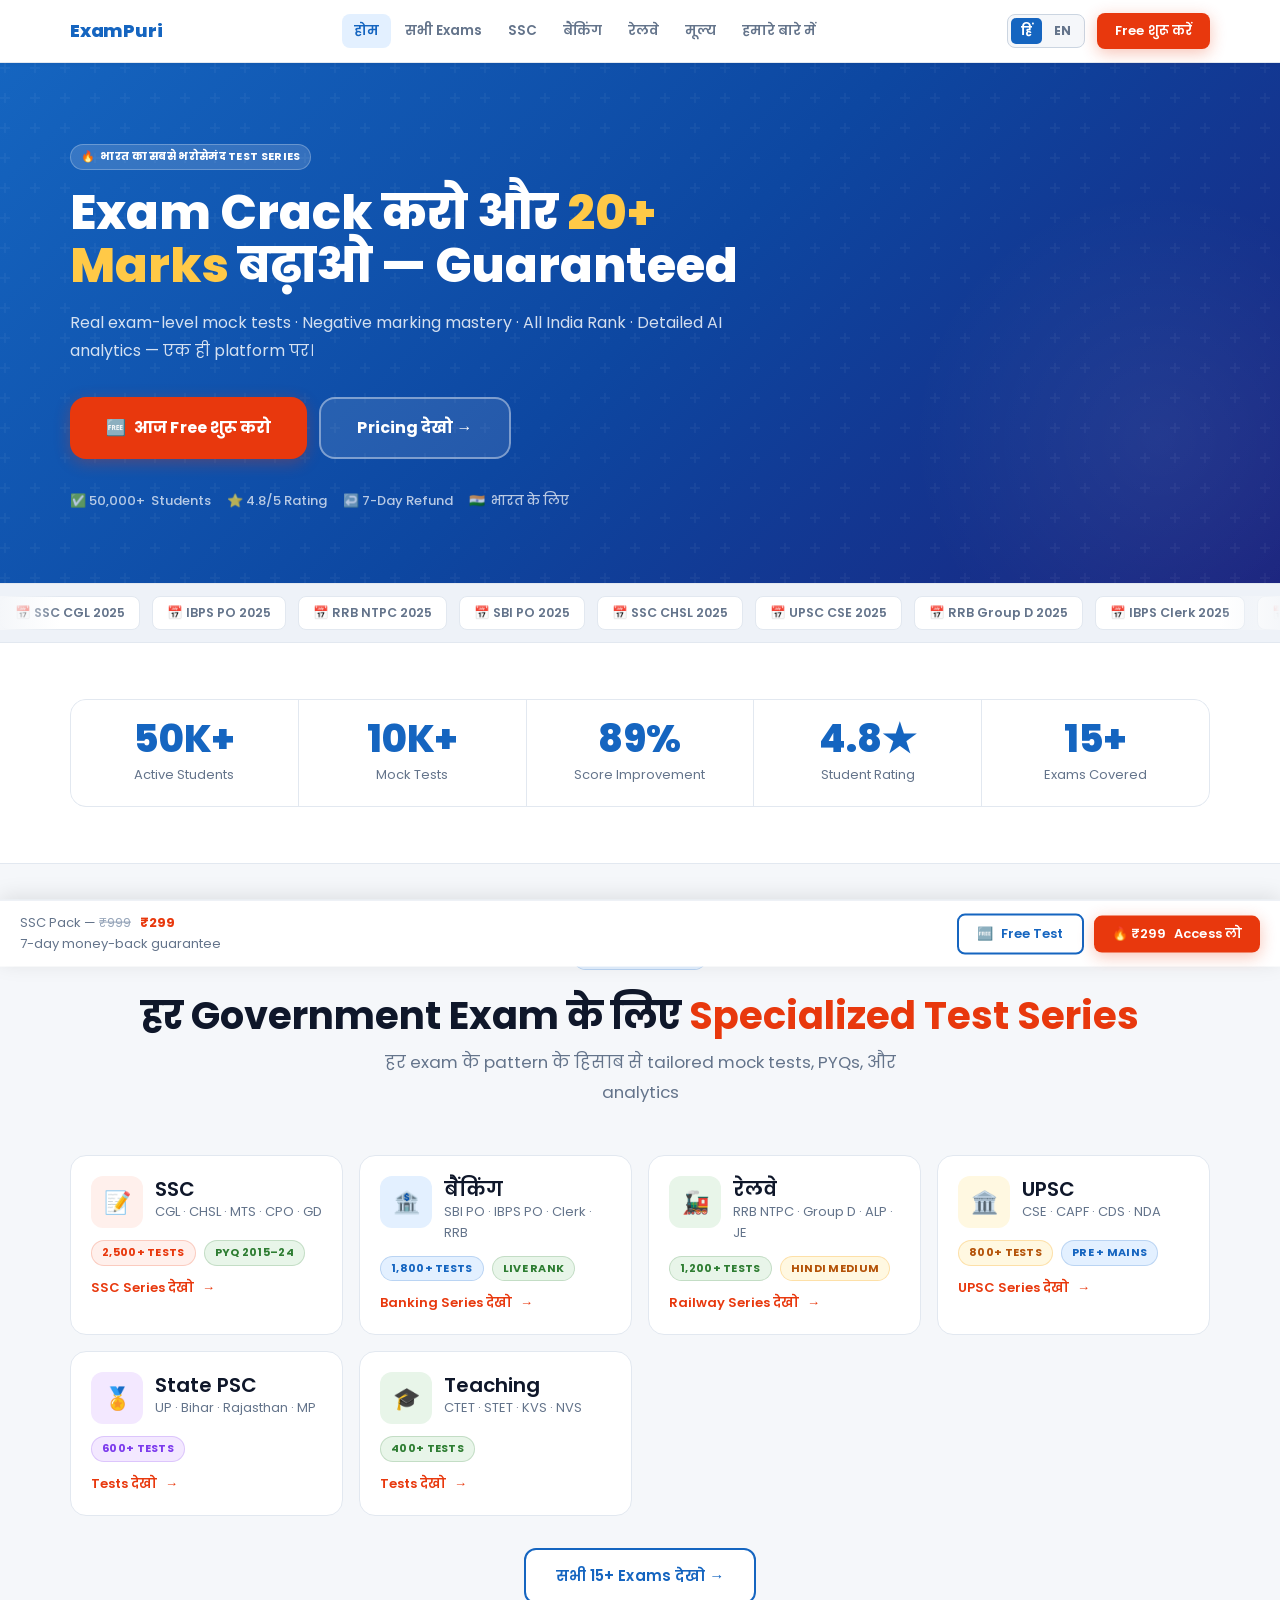
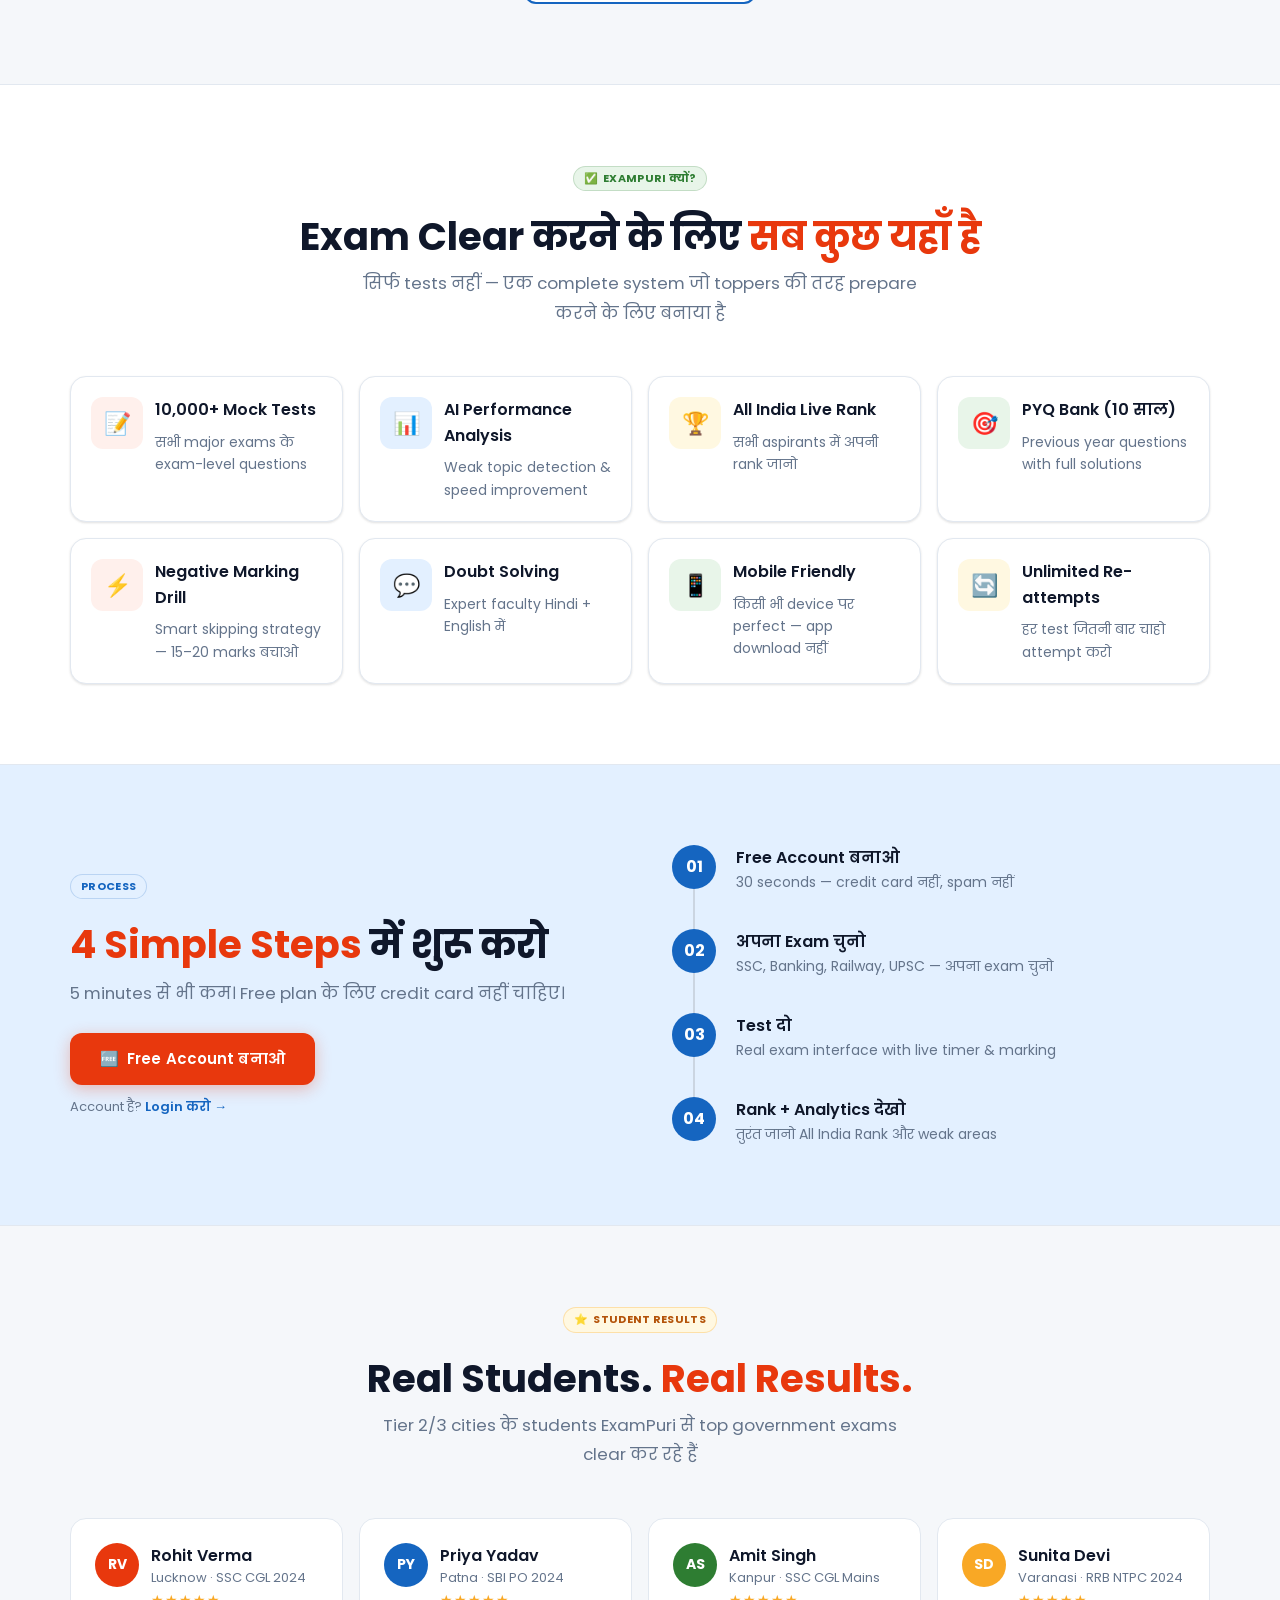
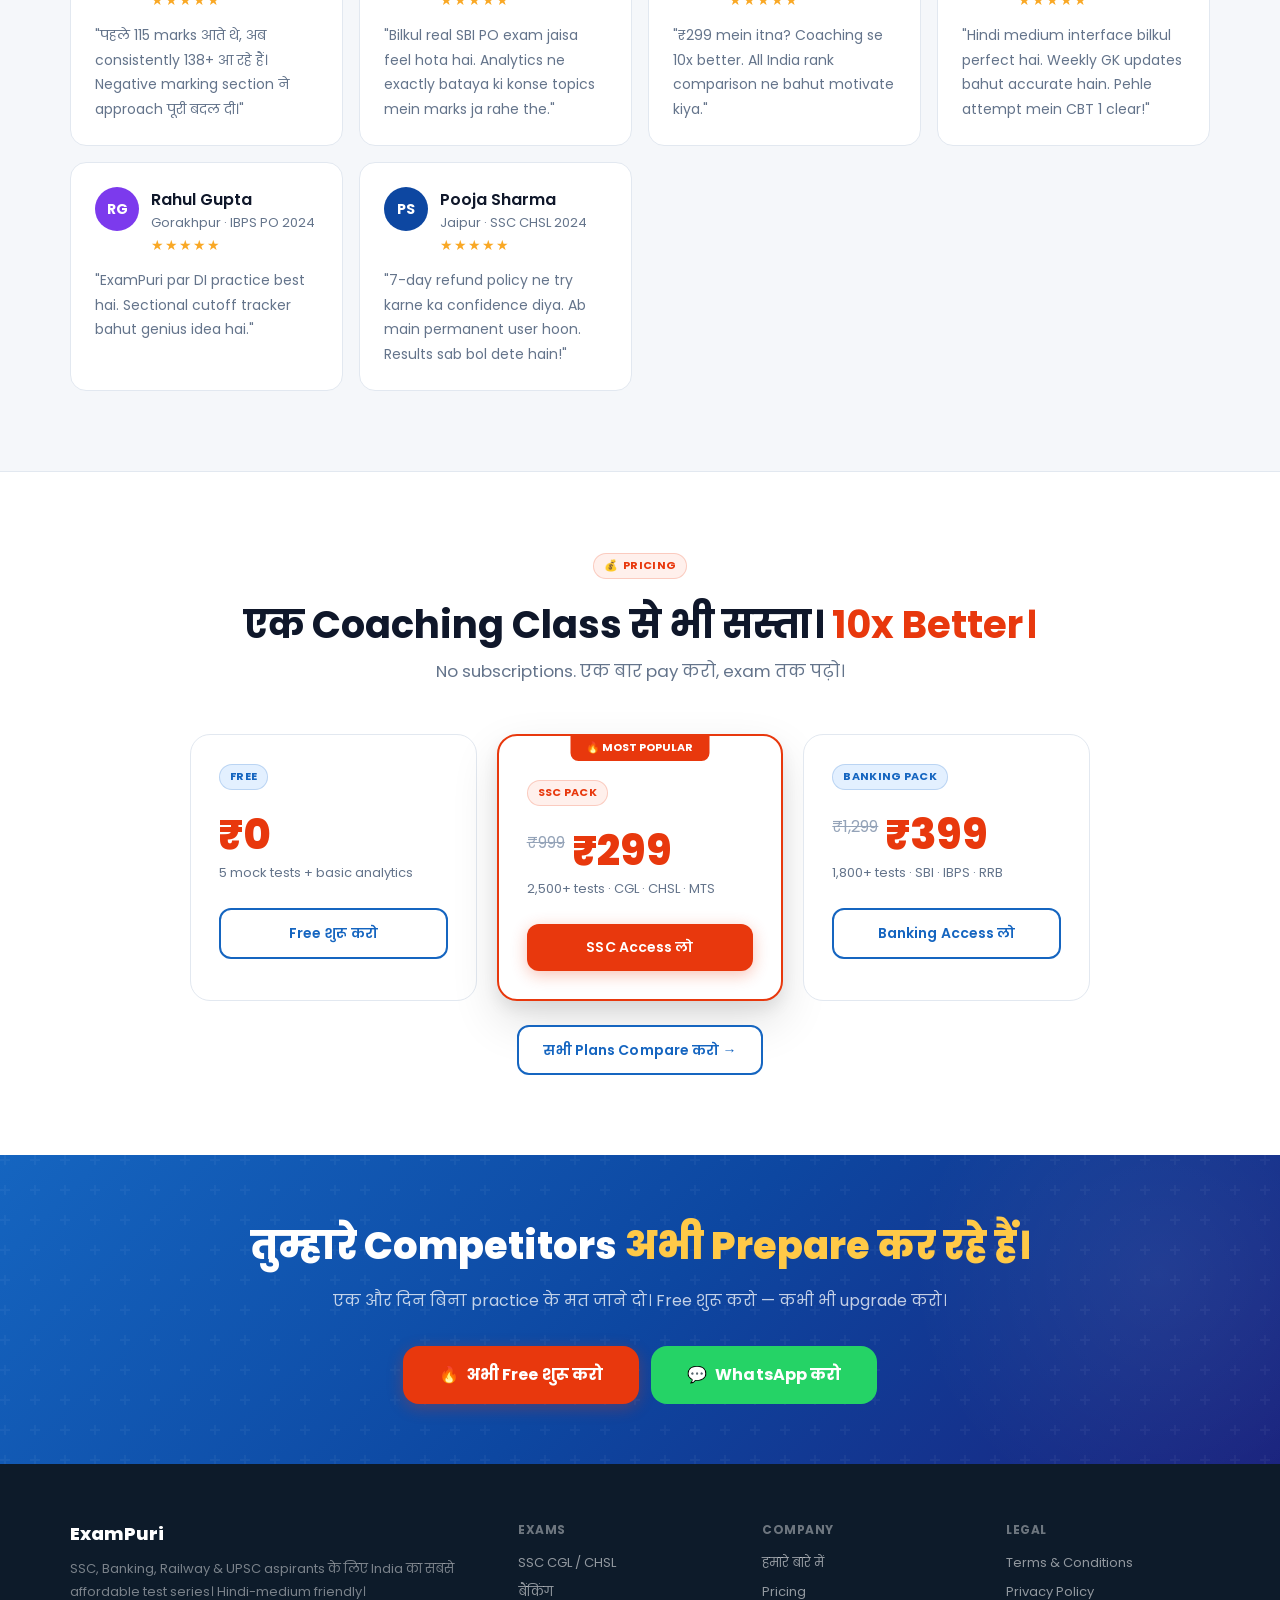
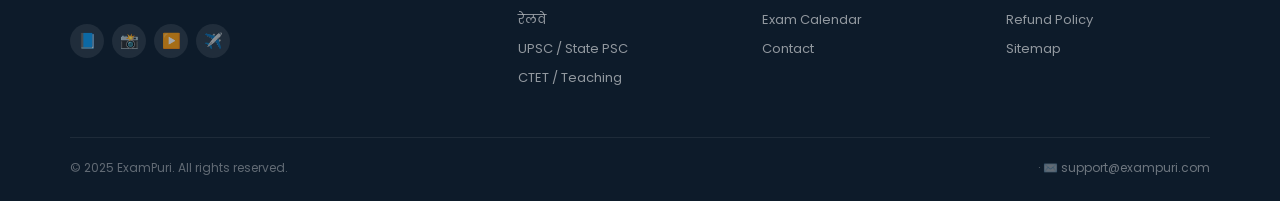
==== commit 75b79bb5: "updated" ====
--- a/pages/index.html
+++ b/pages/index.html
@@ -3,6 +3,10 @@
 <head>
   <meta charset="UTF-8"/>
   <meta name="viewport" content="width=device-width,initial-scale=1.0"/>
+
+  <link rel="icon" href="../assets/logo-icon.svg" type="image/svg+xml"/>
+  <link rel="apple-touch-icon" href="../assets/logo-icon-512.png"/>
+  <meta property="og:image" content="https://exampuri.in/assets/logo-primary.svg"/>
 
   <!-- ══ SEO ══ -->
   <title>ExamPuri — India's #1 Free Mock Test Series | SSC, Banking, Railway, UPSC</title>
@@ -15,6 +19,8 @@
   <meta property="og:url" content="https://exampuri.in/"/>
   <meta name="robots" content="index, follow"/>
 
+  
+
   <!-- ══ Analytics (replace IDs) ══ -->
   <!-- <script async src="https://www.googletagmanager.com/gtag/js?id=G-XXXXXXXXXX"></script>
   <script>window.dataLayer=window.dataLayer||[];function gtag(){dataLayer.push(arguments)}gtag('js',new Date());gtag('config','G-XXXXXXXXXX');</script>
@@ -31,8 +37,8 @@
     "name": "ExamPuri",
     "url": "https://exampuri.in",
     "description": "India's leading online test series platform for government exam preparation",
-    "telephone": "+91-9631715181",
-    "email": "mynewguruji@gmail.com",
+    "telephone": "",
+    "email": "support@exampuri.com",
     "sameAs": ["https://prepare.exampuri.in"]
   }
   </script>
@@ -58,7 +64,7 @@
     </div>
 
     <div class="flex items-center gap-3" style="margin-left:auto">
-      <a href="tel:+919631715181" class="nav-phone hide-mob">📞 +91-96317 15181</a>
+      <!--<a href="#" class="nav-phone hide-mob">📞 +91-9631715181</a>-->
 
       <div class="lang-toggle" role="group" aria-label="Language selector">
         <button class="lang-btn" data-lang="hi" onclick="setLang('hi')" aria-label="हिंदी">हिं</button>
@@ -416,7 +422,7 @@
          onclick="trackCTA('footer_cta_free','prepare.exampuri.in')">
         🔥 <span class="en">Start Free — Right Now</span><span class="hi">अभी Free शुरू करो</span>
       </a>
-      <a href="https://wa.me/919631715181" target="_blank" rel="noopener"
+      <a href="https://wa.me/919990377989" target="_blank" rel="noopener"
          class="btn btn-wa btn-xl">
         💬 <span class="en">WhatsApp Us</span><span class="hi">WhatsApp करो</span>
       </a>
@@ -466,7 +472,7 @@
     </div>
     <div class="footer-bottom flex justify-between flex-wrap gap-3">
       <span>© 2025 ExamPuri. <span class="en">All rights reserved.</span><span class="hi">All rights reserved.</span></span>
-      <span>📞 <a href="tel:+919631715181" style="color:rgba(255,255,255,.4)">+91-96317 15181</a> · ✉️ <a href="mailto:mynewguruji@gmail.com" style="color:rgba(255,255,255,.4)">mynewguruji@gmail.com</a></span>
+      <span><!--📞 <a href="tel:+919631715181" style="color:rgba(255,255,255,.4)">+91-96317 15181</a>--> · ✉️ <a href="mailto:support@exampuri.com" style="color:rgba(255,255,255,.4)">support@exampuri.com</a></span>
     </div>
   </div>
 </footer>
